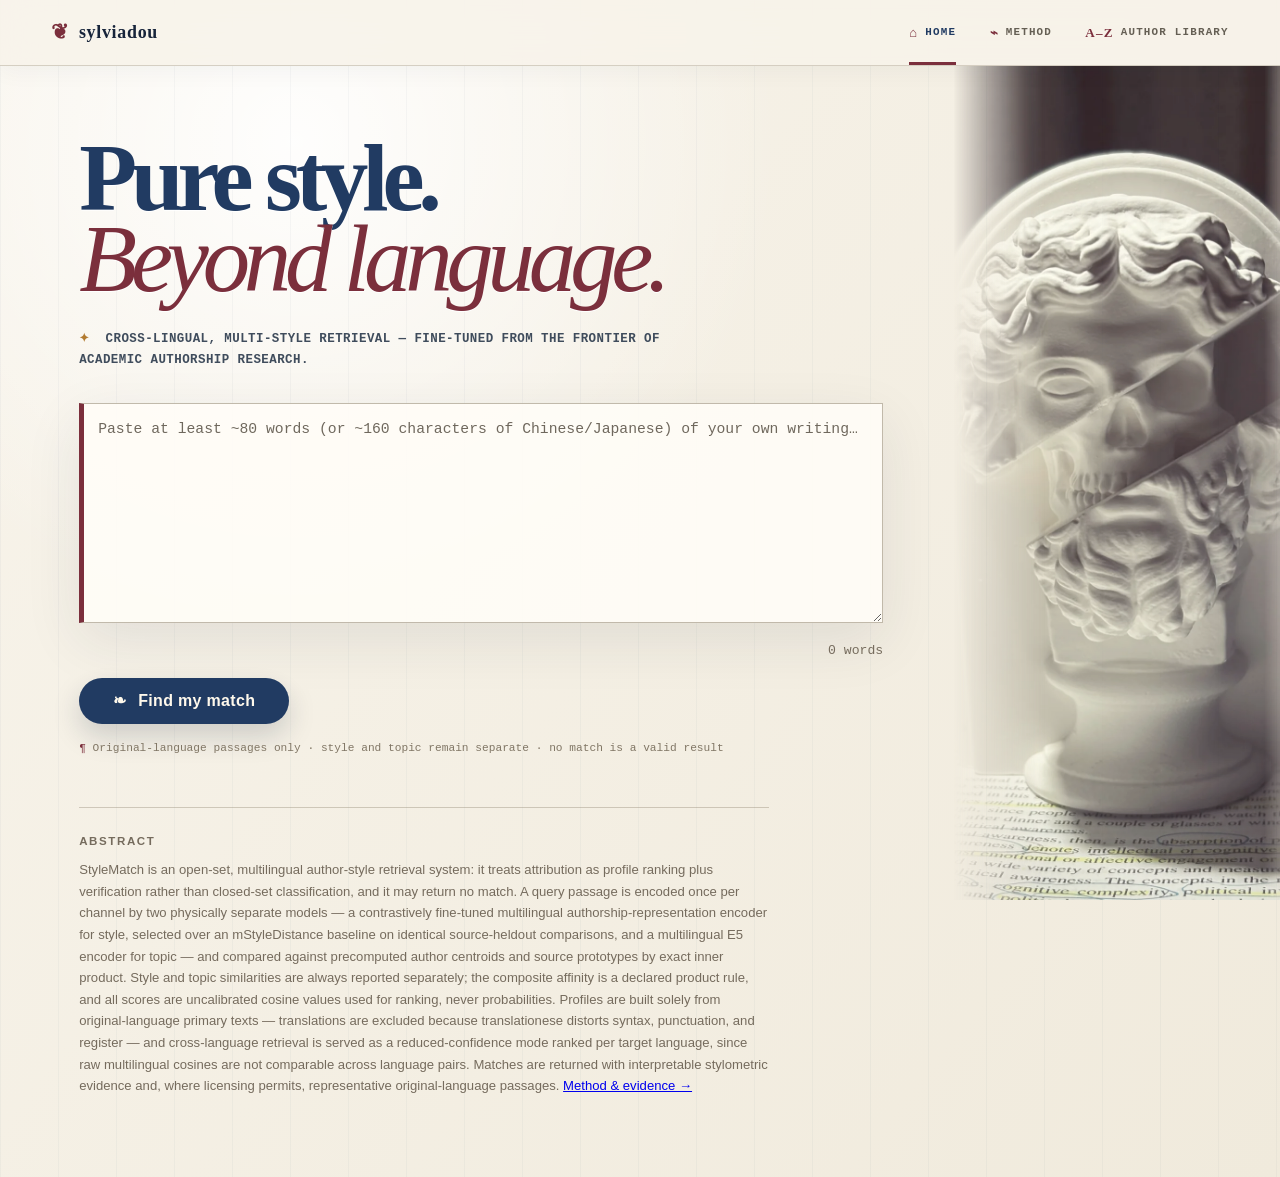
==== web/static/index.html @ 19221f95 "sites design" ====
<!DOCTYPE html>
<html lang="en">
<head>
<meta charset="utf-8">
<meta name="viewport" content="width=device-width, initial-scale=1">
<title>Pure Style, Beyond Language — sylviadou</title>
<script src="config.js"></script>
<style>
  /* Design decisions (owner-approved): navy + khaki/warm-white palette following
     the system light/dark scheme; flat book-page layout with no cards, authors
     separated by whitespace only; ranked list with large serif numerals; serif
     (Cochin/Georgia) headings and source passages; sans body; monospace input
     and numbers; near-square corners throughout. */
  :root {
    --bg: #f7f4ec;            /* warm white */
    --field: #fffdf8;
    --ink: #1b2a44;           /* navy text */
    --muted: #7d715a;         /* khaki-brown */
    --navy: #1f3a5f;
    --navy-deep: #16293f;
    --khaki: #e8e0c9;
    --khaki-strong: #c9bb95;
    --border: #d8cfb6;
    --dot-style: #1f3a5f;     /* style = navy */
    --dot-topic: #a38b55;     /* topic = light brown */
    --dot-empty: #d8cfb6;
    --warn-bg: #f1e7c8; --warn-ink: #6b5518;
    --serif: Cochin, Georgia, "Songti SC", "Noto Serif SC", "Hiragino Mincho ProN",
             "Noto Serif JP", "Noto Serif", serif;
    --mono: ui-monospace, "SF Mono", Menlo, Consolas, "Noto Sans Mono CJK SC", monospace;
    --radius: 2px;
  }
  @media (prefers-color-scheme: dark) {
    :root {
      --bg: #0e1a2b;          /* deep navy */
      --field: #17273d;
      --ink: #ece4d0;         /* cream */
      --muted: #a89d82;
      --navy: #b3c7e2;        /* lightened navy for emphasis on dark */
      --navy-deep: #2a4468;
      --khaki: #24354f;
      --khaki-strong: #3a5074;
      --border: #2d4160;
      --dot-style: #8fadd6;
      --dot-topic: #c8b283;
      --dot-empty: #2d4160;
      --warn-bg: #33290f; --warn-ink: #dcc37a;
    }
  }
  * { box-sizing: border-box; }
  body { margin: 0; background: var(--bg); color: var(--ink);
         font: 16px/1.6 -apple-system, "Segoe UI", Roboto, "Noto Sans", "Noto Sans SC", sans-serif;
         min-height: 100vh; overflow-x: hidden; }
  main { position: relative; z-index: 1; max-width: 680px; margin: 0 auto; padding: 28px 18px 72px; }
  h1 { font-family: var(--serif); font-size: 2rem; letter-spacing: .01em;
       color: var(--navy); margin: 12px 0 4px; }
  .tagline { color: var(--muted); margin: 0 0 22px; }
  .method-link { display: inline-block; margin-left: 6px; color: var(--navy);
                 font-size: .88rem; text-decoration: none; border-bottom: 1px solid var(--khaki-strong); }
  .method-link:hover { border-bottom-color: var(--navy); }
  textarea { width: 100%; min-height: 180px; padding: 14px; border: 1px solid var(--border);
             border-radius: var(--radius); background: var(--field); color: var(--ink);
             font: .92rem/1.55 var(--mono); resize: vertical; }
  textarea::placeholder { color: var(--muted); }
  textarea:focus { outline: 2px solid var(--navy); border-color: transparent; }
  .controls { display: flex; flex-wrap: wrap; gap: 10px; align-items: center; margin: 12px 0 20px; }
  select, button { font: inherit; border-radius: var(--radius); padding: 8px 14px;
                   border: 1px solid var(--border); background: var(--field); color: var(--ink); }
  .counter { color: var(--muted); font: .82rem var(--mono); margin-left: auto; }
  #clear { background: none; border: 0; padding: 2px 4px; color: var(--muted);
           font-size: .82rem; text-decoration: underline; cursor: pointer; }
  #clear:hover { color: var(--navy); }
  #go { background: var(--navy); color: var(--bg); border: 0; padding: 10px 28px;
        font-weight: 600; letter-spacing: .02em; cursor: pointer; }
  #go:hover { background: var(--navy-deep); color: #fffdf8; }
  #go:disabled { opacity: .5; cursor: wait; }
  .banner { padding: 10px 14px; border-radius: var(--radius); margin: 0 0 16px;
            font-size: .92rem; border: 1px solid var(--border); }
  .banner.warn { background: var(--warn-bg); color: var(--warn-ink); }
  .banner.info { background: var(--khaki); color: var(--ink); }

  /* Ranked list: large serif numeral column, whitespace-only separation. */
  #output { margin-top: 26px; }
  .match { display: grid; grid-template-columns: 2.4rem 1fr; column-gap: 14px;
           margin-bottom: 40px; }
  .rank-num { font-family: var(--serif); font-size: 1.9rem; line-height: 1.15;
              text-align: right; color: var(--muted); }
  .match.rank-1 .rank-num { color: var(--navy); }
  .match-head { display: flex; flex-wrap: wrap; align-items: baseline; gap: 10px; }
  .match-head h3 { margin: 0; font-family: var(--serif); font-size: 1.35rem;
                   font-weight: 600; color: var(--muted); }
  .match.rank-1 .match-head h3 { color: var(--navy); font-size: 1.55rem; }
  .chip { font-size: .68rem; letter-spacing: .08em; text-transform: uppercase;
          padding: 1px 7px; border: 1px solid var(--khaki-strong);
          border-radius: var(--radius); color: var(--muted); }
  .affinity { margin-left: auto; font: 600 1.15rem var(--mono); color: var(--muted); }
  .match.rank-1 .affinity { color: var(--navy); font-size: 1.3rem; }
  .match-body img { width: 68px; height: 68px; object-fit: cover; filter: grayscale(1);
                    float: left; margin: 8px 12px 5px 0; border-radius: var(--radius); }
  .match-body p { margin: 7px 0 2px; font-size: .9rem; color: var(--muted); }
  .traits { margin-top: 3px; font: .78rem var(--mono); color: var(--navy); }

  /* Sub-scores: mini dot matrix + monospace value. */
  .scores { margin: 8px 0 2px; display: grid; gap: 4px; }
  .score-row { display: flex; align-items: center; gap: 10px; font-size: .78rem; }
  .score-row .lbl { width: 3.4em; letter-spacing: .06em; text-transform: uppercase;
                    color: var(--muted); }
  .dots { display: inline-flex; gap: 4px; }
  .dots i { width: 7px; height: 7px; border-radius: 50%; background: var(--dot-empty); }
  .dots.style i.on { background: var(--dot-style); }
  .dots.topic i.on { background: var(--dot-topic); }
  .score-row .val { font: .78rem var(--mono); color: var(--ink); }

  .why { margin: 8px 0 0; padding-left: 18px; }
  .why li { margin: 3px 0; font-size: .92rem; }
  details { margin-top: 8px; }
  summary { cursor: pointer; color: var(--navy); font-size: .9rem; }
  blockquote { font-family: var(--serif); font-size: 1.05rem; line-height: 1.75;
               border-left: 2px solid var(--khaki-strong); margin: 12px 0 12px 2px;
               padding: 2px 0 2px 14px; background: none; }
  blockquote cite { display: block; font-family: var(--serif); color: var(--muted);
                    font-size: .82rem; font-style: italic; margin-top: 5px; }
  .empty, .error { text-align: center; padding: 28px; color: var(--muted); }
  .error { color: #a04a3c; }

  /* Post-result actions: retry + export. */
  .actions { display: flex; flex-wrap: wrap; gap: 10px; margin: 6px 0 34px;
             padding-top: 18px; border-top: 1px solid var(--border); }
  .actions button { cursor: pointer; }
  .actions .primary { background: var(--navy); color: var(--bg); border: 0; font-weight: 600; }
  .actions .primary:hover { background: var(--navy-deep); color: #fffdf8; }
  .actions button:disabled { opacity: .5; cursor: wait; }

  footer { color: var(--muted); font-size: .82rem; margin-top: 40px; text-align: left;
           border-top: 1px solid var(--border); padding-top: 18px; }
  footer h2 { font-size: .72rem; letter-spacing: .14em; text-transform: uppercase;
              color: var(--muted); margin: 0 0 8px; }
  footer p { margin: 0; line-height: 1.65; }
  .spinner { text-align: center; padding: 30px; color: var(--muted); }

  /* Export sheet: fixed light palette independent of the site theme — white
     background, dark gray text, representative passages in navy blue. */
  #export-sheet { display: none; background: #ffffff; color: #2b2b2b; width: 720px;
                  padding: 42px 46px; font: 15px/1.6 -apple-system, "Segoe UI", Roboto,
                  "Noto Sans", "Noto Sans SC", sans-serif;
                  -webkit-print-color-adjust: exact; print-color-adjust: exact; }
  #export-sheet h1 { font-family: var(--serif); color: #1f3a5f; font-size: 1.7rem; margin: 0; }
  #export-sheet .xsub { color: #6b6b6b; font-size: .78rem; margin: 2px 0 20px; }
  #export-sheet h2 { font-size: .72rem; letter-spacing: .14em; text-transform: uppercase;
                     color: #6b6b6b; margin: 20px 0 6px; }
  #export-sheet .xuser { border: 1px solid #d9d9d9; border-radius: 2px; padding: 12px 14px;
                         font: .85rem/1.65 var(--mono); white-space: pre-wrap;
                         word-wrap: break-word; color: #222; margin: 0 0 6px; }
  #export-sheet .xbanner { font-size: .85rem; color: #444; margin: 3px 0; }
  #export-sheet .xmatch { margin: 0 0 20px; page-break-inside: avoid; }
  #export-sheet .xhead { display: flex; flex-wrap: wrap; align-items: baseline; gap: 9px; }
  #export-sheet .xrank { font-family: var(--serif); font-size: 1.15rem; color: #9a9a9a; }
  #export-sheet .xname { font-family: var(--serif); font-weight: 600; font-size: 1.2rem;
                         color: #1f3a5f; }
  #export-sheet .xchip { font-size: .62rem; letter-spacing: .08em; text-transform: uppercase;
                         border: 1px solid #c9bb95; border-radius: 2px; color: #7d715a;
                         padding: 0 6px; }
  #export-sheet .xaff { margin-left: auto; font: 600 1rem var(--mono); color: #1f3a5f; }
  #export-sheet .xscores { font: .8rem var(--mono); color: #444; margin: 3px 0 0; }
  #export-sheet .xprofile { font-size: .85rem; color: #555; margin: 4px 0 0; }
  #export-sheet .xtraits { font: .76rem var(--mono); color: #1f3a5f; margin: 3px 0 0; }
  #export-sheet .xwhy { margin: 5px 0 0; padding-left: 18px; font-size: .85rem; color: #333; }
  #export-sheet .xwhy li { margin: 2px 0; }
  #export-sheet blockquote { font-family: var(--serif); color: #1f3a5f;
                             border-left: 2px solid #1f3a5f; font-size: .98rem; line-height: 1.7;
                             margin: 10px 0 10px 2px; padding: 2px 0 2px 13px; }
  #export-sheet blockquote cite { display: block; font-family: var(--serif); color: #7d715a;
                                  font-size: .74rem; font-style: italic; margin-top: 4px; }
  #export-sheet .xfoot { display: flex; gap: 18px; align-items: center;
                         border-top: 1px solid #d9d9d9; margin-top: 28px; padding-top: 16px; }
  #export-sheet .xfoot img { width: 86px; height: 86px; image-rendering: pixelated; }
  #export-sheet .xurl { font: .8rem var(--mono); color: #1f3a5f; word-break: break-all; }
  #export-sheet .xnote { font-size: .72rem; color: #6b6b6b; margin-top: 5px; line-height: 1.5; }

  @media print {
    body.printing { background: #ffffff; }
    body.printing main { display: none !important; }
    body.printing #export-sheet { display: block; width: auto; padding: 0; }
  }
</style>
<link rel="stylesheet" href="method-flow.css">
<link rel="stylesheet" href="site-shell.css">
</head>
<body class="page-home stylematch-atmosphere">
<header class="site-header">
  <a class="site-mark" href="https://github.com/sylviachangdou-prayer" target="_blank" rel="noopener noreferrer" aria-label="sylviadou on GitHub"><span aria-hidden="true">❦</span> sylviadou</a>
  <nav class="site-nav" aria-label="Primary navigation">
    <a class="active" href="index.html"><span aria-hidden="true">⌂</span> Home</a>
    <a href="method.html"><span aria-hidden="true">⌁</span> Method</a>
    <a href="authors.html"><span aria-hidden="true">A–Z</span> Author Library</a>
  </nav>
</header>

<aside class="art-ribbon" aria-hidden="true">
  <span class="art-strip art-wave"></span>
  <span class="art-strip art-bedroom"></span>
  <span class="art-strip art-scroll"></span>
  <span class="art-strip art-manuscript"></span>
</aside>

<main class="home-main">
  <section class="input-panel" aria-labelledby="home-title">
  <h1 id="home-title">Pure style.<br><em>Beyond language.</em></h1>
  <p class="capability-line"><span aria-hidden="true">✦</span> Cross-lingual, multi-style retrieval — fine-tuned from the frontier of academic authorship research.</p>

  <textarea id="text" placeholder="Paste at least ~80 words (or ~160 characters of Chinese/Japanese) of your own writing…"></textarea>

  <div class="controls">
    <span class="counter" id="counter">0 words</span>
    <button id="clear" type="button" hidden>Clear</button>
  </div>
  <button id="go"><span aria-hidden="true">❧</span> Find my match</button>
  <p class="input-note"><span aria-hidden="true">¶</span> Original-language passages only · style and topic remain separate · no match is a valid result</p>
  </section>

  <div id="output"></div>

  <footer>
    <h2>Abstract</h2>
    <p>StyleMatch is an open-set, multilingual author-style retrieval system: it treats
    attribution as profile ranking plus verification rather than closed-set classification,
    and it may return no match. A query passage is encoded once per channel by two physically
    separate models — a contrastively fine-tuned multilingual authorship-representation
    encoder for style, selected over an mStyleDistance baseline on identical source-heldout
    comparisons, and a multilingual E5 encoder for topic — and compared against precomputed
    author centroids and source prototypes by exact inner product. Style and topic
    similarities are always reported separately; the composite affinity is a declared product
    rule, and all scores are uncalibrated cosine values used for ranking, never probabilities.
    Profiles are built solely from original-language primary texts — translations are
    excluded because translationese distorts syntax, punctuation, and register — and
    cross-language retrieval is served as a reduced-confidence mode ranked per target
    language, since raw multilingual cosines are not comparable across language pairs.
    Matches are returned with interpretable stylometric evidence and, where licensing
    permits, representative original-language passages.
    <a href="method.html">Method &amp; evidence &rarr;</a></p>
  </footer>
</main>

<div id="export-sheet" aria-hidden="true"></div>

<script>
const API = (window.STYLEMATCH_API || "").replace(/\/$/, "");
const SHARE_URL = window.STYLEMATCH_SHARE_URL || location.href;
const QR_LIB = "https://cdn.jsdelivr.net/npm/qrcode-generator@1.4.4/qrcode.min.js";
const H2C_LIB = "https://cdn.jsdelivr.net/npm/html2canvas@1.4.1/dist/html2canvas.min.js";

const $ = (id) => document.getElementById(id);
const textEl = $("text"), output = $("output"), goBtn = $("go"),
      clearBtn = $("clear"), sheet = $("export-sheet");

let lastData = null, lastText = "";

function updateCounter() {
  const t = textEl.value.trim();
  const cjk = (t.match(/[぀-ヿ一-鿿]/g) || []).length;
  $("counter").textContent = cjk > t.length / 4
    ? `${cjk} CJK characters` : `${t ? t.split(/\s+/).length : 0} words`;
  clearBtn.hidden = !t;
}
textEl.addEventListener("input", updateCounter);

function resetAll() {
  textEl.value = "";
  output.innerHTML = "";
  document.body.classList.remove("results-mode", "matching-mode");
  delete document.body.dataset.gallery;
  lastData = null; lastText = "";
  updateCounter();
  window.scrollTo({ top: 0, behavior: "smooth" });
  textEl.focus();
}
clearBtn.onclick = resetAll;

goBtn.onclick = async () => {
  const text = textEl.value.trim();
  if (!text) return;
  const started = performance.now();
  goBtn.disabled = true;
  document.body.classList.add("matching-mode");
  output.innerHTML = loadingMarkup();
  try {
    const res = await fetch(`${API}/api/match`, {
      method: "POST",
      headers: { "Content-Type": "application/json" },
      body: JSON.stringify({ text }),
    });
    const data = await res.json();
    if (!res.ok) throw new Error(data.detail || `Request failed (${res.status})`);
    const minimumDisplay = matchMedia("(prefers-reduced-motion: reduce)").matches ? 0 : 1400;
    const remaining = minimumDisplay - (performance.now() - started);
    if (remaining > 0) await new Promise(resolve => setTimeout(resolve, remaining));
    lastData = data; lastText = text;
    render(data);
  } catch (err) {
    document.body.classList.remove("matching-mode");
    output.innerHTML = `<div class="error">${escapeHtml(err.message)}</div>`;
  } finally {
    document.body.classList.remove("matching-mode");
    goBtn.disabled = false;
  }
};

function loadingMarkup() {
  return `<section class="loading-theatre" role="status" aria-live="polite">
    <div class="scroll-stage" aria-hidden="true">
      <span class="scroll-rod rod-left"></span>
      <div class="parchment">
        <span class="scroll-flourish">❦</span>
        <span class="ink-line line-one"></span>
        <span class="ink-line line-two"></span>
        <span class="ink-line line-three"></span>
        <span class="ink-signature">style · rhythm · voice</span>
      </div>
      <span class="scroll-rod rod-right"></span>
    </div>
    <p class="loading-title">Reading the architecture of your voice…</p>
    <p class="loading-subtitle">syntax · cadence · lexical habit · register</p>
  </section>`;
}

function render(data) {
  document.body.classList.remove("matching-mode");
  document.body.classList.add("results-mode");
  const matches = Object.values(data.results).flat();
  const parts = [];
  parts.push(`<header class="result-intro">
    <div class="result-kicker"><span aria-hidden="true">❦</span> Your literary constellation</div>
    <h2>${matches.length ? "The voices nearest to yours" : "No strong voice emerged"}</h2>
    <p>Style leads the ranking. Topic remains visible as a separate contextual signal.</p>
  </header>`);
  if (data.demo) parts.push(
    `<div class="banner warn"><strong>Demo data.</strong> The real style index is still training —
     these authors and scores are placeholder fixtures, not measurements.</div>`);
  if (data.language_detected) parts.push(
    `<div class="banner info">Detected language: <strong>${escapeHtml(data.input_language)}</strong></div>`);
  if (data.decade_match) parts.push(
    `<div class="banner info"><strong>Closest style decade: ${escapeHtml(data.decade_match.decade)}.</strong>
     Based on ${data.decade_match.n_sources} dated sources in ${escapeHtml(data.input_language)};
     similarity ${data.decade_match.style_similarity.toFixed(2)} and not yet calibrated.</div>`);
  else if (data.decade_matches && Object.keys(data.decade_matches).length) {
    const decades = Object.values(data.decade_matches).map(match =>
      `${escapeHtml(match.corpus)}: <strong>${escapeHtml(match.decade)}</strong>`).join(" · ");
    parts.push(`<div class="banner info"><strong>Closest style decades (experimental).</strong> ${decades}</div>`);
  }

  matches.forEach((m, i) => parts.push(matchRow(m, i + 1)));
  if (!matches.length) parts.push(
    `<div class="empty">No match to show for this passage yet — try a longer or different passage.</div>`);

  parts.push(`
  <div class="actions">
    <button id="retry" class="primary" type="button">Test a new passage</button>
    ${matches.length ? `
    <button id="export-pdf" type="button">Export as PDF</button>
    <button id="export-png" type="button">Save as image</button>` : ""}
  </div>`);

  output.innerHTML = parts.join("");
  $("retry").onclick = resetAll;
  const pdfBtn = $("export-pdf"), pngBtn = $("export-png");
  if (pdfBtn) pdfBtn.onclick = exportPdf;
  if (pngBtn) pngBtn.onclick = () => exportPng(pngBtn);
  const cards = [...output.querySelectorAll(".match")];
  cards.forEach(card => {
    const select = () => {
      cards.forEach(item => item.classList.toggle("is-selected", item === card));
      document.body.dataset.gallery = card.dataset.gallery;
    };
    card.addEventListener("click", select);
    card.addEventListener("focus", select);
  });
  if (cards[0]) {
    cards[0].classList.add("is-selected");
    document.body.dataset.gallery = cards[0].dataset.gallery;
  }
}

function matchRow(m, rank) {
  const passages = m.representative_passages.map(p =>
    `<blockquote>${escapeHtml(p.text)}<cite>${escapeHtml(p.title || p.source_id)}</cite></blockquote>`).join("");
  const why = (m.why || []).map(w => `<li>${escapeHtml(w)}</li>`).join("");
  const traits = m.style_traits ? `<div class="traits">${escapeHtml(m.style_traits)}</div>` : "";
  const profile = m.profile ? `<p>${escapeHtml(m.profile)}</p>` : "";
  const photo = /^https?:\/\//.test(m.photo_url || "")
    ? `<img src="${escapeHtml(m.photo_url)}" alt="Portrait of ${escapeHtml(m.author_or_speaker)}" loading="lazy">`
    : "";
  const gallery = galleryFor(m.target_language, rank);
  return `
  <article class="match rank-${rank} gallery-${gallery}" data-gallery="${gallery}" tabindex="0" aria-label="Rank ${rank}: ${escapeHtml(m.author_or_speaker)}">
    <div class="rank-num">${rank}</div>
    <div class="match-body">
      <div class="match-head">
        <h3>${escapeHtml(m.author_or_speaker)}</h3>
        <span class="chip">${escapeHtml(m.target_language)}</span>
        ${m.cross_language ? '<span class="chip">cross-language</span>' : ""}
        <span class="chip">${escapeHtml(m.admission_tier || "exploratory")}</span>
        <span class="affinity" title="Composite affinity (uncalibrated)">${m.affinity_score.toFixed(2)}</span>
      </div>
      ${photo}${profile}${traits}
      <div class="scores">
        ${scoreRow("Style", m.style_similarity, "style")}
        ${m.topic_similarity != null ? scoreRow("Topic", m.topic_similarity, "topic") : ""}
      </div>
      ${why ? `<ul class="why">${why}</ul>` : ""}
      ${passages ? `<section class="passage-match" aria-label="Closest original-language passage">
        <div class="passage-label"><span aria-hidden="true">“</span> Their passage closest to yours <em>(original language)</em></div>
        ${passages}
      </section>` : ""}
    </div>
  </article>`;
}

function galleryFor(language, rank) {
  const byLanguage = { ja: "wave", zh: "scroll", fa: "manuscript", ar: "manuscript", fr: "bedroom", de: "bedroom", en: "bedroom" };
  return byLanguage[language] || ["wave", "bedroom", "scroll", "manuscript"][(rank - 1) % 4];
}

function scoreRow(label, value, kind) {
  const filled = Math.round(Math.max(0, Math.min(1, value)) * 10);
  const dots = Array.from({ length: 10 }, (_, i) => `<i${i < filled ? ' class="on"' : ""}></i>`).join("");
  return `<div class="score-row"><span class="lbl">${label}</span>
    <span class="dots ${kind}">${dots}</span>
    <span class="val">${value.toFixed(2)}</span></div>`;
}

/* ---------- export ---------- */

function loadScript(src) {
  return new Promise((resolve, reject) => {
    const s = document.createElement("script");
    s.src = src;
    s.onload = resolve;
    s.onerror = () => reject(new Error(`Could not load ${src}`));
    document.head.appendChild(s);
  });
}

async function qrDataUrl(url) {
  try {
    if (typeof qrcode === "undefined") await loadScript(QR_LIB);
    const qr = qrcode(0, "M");
    qr.addData(url);
    qr.make();
    return qr.createDataURL(4, 8);
  } catch {
    return null; /* offline or CDN blocked: fall back to the plain URL */
  }
}

async function buildExportSheet() {
  if (!lastData) return false;
  const matches = Object.values(lastData.results).flat();
  const banners = [];
  if (lastData.input_language)
    banners.push(`Input language: <strong>${escapeHtml(lastData.input_language)}</strong>`);
  if (lastData.decade_match)
    banners.push(`Closest style decade: <strong>${escapeHtml(lastData.decade_match.decade)}</strong>
      (similarity ${lastData.decade_match.style_similarity.toFixed(2)}, uncalibrated)`);
  const qr = await qrDataUrl(SHARE_URL);
  const generated = new Date().toISOString().slice(0, 16).replace("T", " ");
  sheet.innerHTML = `
    <h1>StyleMatch</h1>
    <div class="xsub">Open-set style-profile retrieval · generated ${escapeHtml(generated)}
      ${lastData.demo ? " · DEMO DATA (placeholder fixtures, not measurements)" : ""}</div>
    <h2>Your passage</h2>
    <div class="xuser">${escapeHtml(lastText)}</div>
    ${banners.map(b => `<div class="xbanner">${b}</div>`).join("")}
    <h2>Closest style profiles</h2>
    ${matches.map((m, i) => exportMatch(m, i + 1)).join("")}
    <div class="xfoot">
      ${qr ? `<img src="${qr}" alt="QR code for ${escapeHtml(SHARE_URL)}">` : ""}
      <div>
        <div class="xurl">${escapeHtml(SHARE_URL)}</div>
        <div class="xnote">Similarity scores are uncalibrated cosine values, used for ranking,
        never probabilities. Style and topic are scored by two separate models and shown
        separately; cross-language matches are reduced-confidence.</div>
      </div>
    </div>`;
  return true;
}

function exportMatch(m, rank) {
  const passages = m.representative_passages.map(p =>
    `<blockquote>${escapeHtml(p.text)}<cite>${escapeHtml(p.title || p.source_id)}</cite></blockquote>`).join("");
  const why = (m.why || []).map(w => `<li>${escapeHtml(w)}</li>`).join("");
  const scores = [`Affinity ${m.affinity_score.toFixed(2)}`, `Style ${m.style_similarity.toFixed(2)}`];
  if (m.topic_similarity != null) scores.push(`Topic ${m.topic_similarity.toFixed(2)}`);
  return `
  <div class="xmatch">
    <div class="xhead">
      <span class="xrank">${rank}</span>
      <span class="xname">${escapeHtml(m.author_or_speaker)}</span>
      <span class="xchip">${escapeHtml(m.target_language)}</span>
      ${m.cross_language ? '<span class="xchip">cross-language</span>' : ""}
      <span class="xchip">${escapeHtml(m.admission_tier || "exploratory")}</span>
      <span class="xaff">${m.affinity_score.toFixed(2)}</span>
    </div>
    <div class="xscores">${scores.join(" &nbsp;·&nbsp; ")}</div>
    ${m.profile ? `<div class="xprofile">${escapeHtml(m.profile)}</div>` : ""}
    ${m.style_traits ? `<div class="xtraits">${escapeHtml(m.style_traits)}</div>` : ""}
    ${why ? `<ul class="xwhy">${why}</ul>` : ""}
    ${passages}
  </div>`;
}

async function exportPdf() {
  if (!(await buildExportSheet())) return;
  document.body.classList.add("printing");
  const cleanup = () => document.body.classList.remove("printing");
  window.addEventListener("afterprint", cleanup, { once: true });
  window.print();
  setTimeout(cleanup, 2000); /* afterprint is unreliable on some mobile browsers */
}

async function exportPng(button) {
  if (!(await buildExportSheet())) return;
  button.disabled = true;
  const previous = { display: sheet.style.display, position: sheet.style.position,
                     left: sheet.style.left, top: sheet.style.top };
  try {
    if (typeof html2canvas === "undefined") await loadScript(H2C_LIB);
    Object.assign(sheet.style, { display: "block", position: "absolute", left: "-10000px", top: "0" });
    const canvas = await html2canvas(sheet, { backgroundColor: "#ffffff", scale: 2 });
    const link = document.createElement("a");
    link.download = `stylematch-${new Date().toISOString().slice(0, 10)}.png`;
    link.href = canvas.toDataURL("image/png");
    link.click();
  } catch {
    alert("Could not render the image (the renderer failed to load). Please use “Export as PDF” instead.");
  } finally {
    Object.assign(sheet.style, previous);
    button.disabled = false;
  }
}

function escapeHtml(s) {
  return String(s).replace(/[&<>"']/g, c => ({ "&": "&amp;", "<": "&lt;", ">": "&gt;", '"': "&quot;", "'": "&#39;" }[c]));
}
</script>
</body>
</html>
---- web/static/method-flow.css ----
:root {
  --method-input: #9d5d35;
  --method-style: #214f7b;
  --method-context: #b2822f;
  --method-memory: #8b3f55;
  --method-decision: #2c6d61;
  --method-output: #694a78;
}

body.method-page::after {
  opacity: .14;
  filter: grayscale(.4) saturate(.5);
}

body.method-page .page-shell { max-width: 1320px; }
body.method-page .page-hero { max-width: 820px; }

.method-flow-host {
  position: relative;
  min-height: 0;
  margin: 34px 0 12px;
  padding: clamp(22px, 4vw, 50px);
  overflow: hidden;
  border: 1px solid #bdb198;
  border-radius: 0;
  background:
    linear-gradient(rgb(255 253 247 / .93), rgb(255 253 247 / .93)),
    url("head.webp") 87% 40% / 44% auto no-repeat;
  box-shadow: 0 24px 72px rgb(22 41 63 / .12);
}

.method-flow-host::before {
  content: "";
  position: absolute;
  top: 0;
  left: 0;
  width: 7px;
  height: 100%;
  background: linear-gradient(var(--method-input) 0 18%, var(--method-style) 18% 46%, var(--method-decision) 46% 72%, var(--method-output) 72% 100%);
}

.method-static { position: relative; z-index: 1; }
.method-flow-heading { margin-bottom: 30px; }
.method-flow-heading .method-flow-kicker {
  color: #7b2f3c;
  font: 800 .66rem/1.3 var(--mono);
  letter-spacing: .16em;
  text-transform: uppercase;
}
.method-flow-heading h2 {
  margin: 5px 0 7px;
  color: #1f3a5f;
  font: 600 clamp(1.8rem, 4vw, 3rem)/1 var(--serif);
  letter-spacing: -.035em;
}
.method-flow-heading p { max-width: 720px; margin: 0; color: #766d5d; font-family: var(--serif); }

.primary-flow {
  display: grid;
  grid-template-columns: repeat(3, minmax(0, 1fr));
  grid-template-areas:
    "query guard style"
    ". . down"
    "result verify retrieve";
  gap: 36px 54px;
  align-items: stretch;
}

.flow-query { grid-area: query; }
.flow-input_guard { grid-area: guard; }
.flow-style_encoder { grid-area: style; }
.flow-retrieval { grid-area: retrieve; }
.flow-verification { grid-area: verify; }
.flow-result { grid-area: result; }

.method-card {
  --card-color: var(--method-style);
  position: relative;
  min-height: 190px;
  padding: 21px 21px 19px;
  border: 1px solid color-mix(in srgb, var(--card-color) 72%, #aaa);
  border-top: 7px solid var(--card-color);
  background: color-mix(in srgb, var(--card-color) 9%, #fffdf7);
  box-shadow: 0 12px 28px rgb(22 41 63 / .075);
}
.method-card[data-category="input"] { --card-color: var(--method-input); background: #f4e5d8; }
.method-card[data-category="style"] { --card-color: var(--method-style); background: #dbe7f1; }
.method-card[data-category="context"] { --card-color: var(--method-context); background: #f3e4bd; }
.method-card[data-category="data"] { --card-color: var(--method-memory); background: #ead9df; }
.method-card[data-category="decision"] { --card-color: var(--method-decision); background: #d7e8e2; }
.method-card[data-category="output"] { --card-color: var(--method-output); background: #e6dcea; }
.method-card.is-pending { border-right-style: dashed; border-bottom-style: dashed; border-left-style: dashed; }

.method-card-eyebrow { color: var(--card-color); font: 800 .6rem/1.2 var(--mono); letter-spacing: .13em; text-transform: uppercase; }
.method-card h3 { margin: 8px 0 7px; color: #1d304d; font: 600 1.34rem/1.08 var(--serif); }
.method-card-signature { margin: 0 0 11px; color: #313c45; font: 700 .65rem/1.45 var(--mono); }
.method-card-detail { margin: 0; color: #5e5a52; font-size: .78rem; line-height: 1.55; }
.method-card-status {
  display: inline-block;
  margin-top: 14px;
  padding: 3px 7px;
  border: 1px solid var(--card-color);
  color: var(--card-color);
  font: 800 .56rem/1.2 var(--mono);
  letter-spacing: .08em;
  text-transform: uppercase;
}

/* The main path is a single static snake. These connectors never cross. */
.flow-query::after,
.flow-input_guard::after,
.flow-retrieval::after,
.flow-verification::after {
  content: "→";
  position: absolute;
  top: 50%;
  left: calc(100% + 17px);
  color: #6f6a5f;
  font: 2rem/1 var(--serif);
  transform: translateY(-50%);
}
.flow-retrieval::after,
.flow-verification::after {
  content: "←";
  right: calc(100% + 17px);
  left: auto;
}
.flow-style_encoder::after {
  content: "↓";
  position: absolute;
  top: calc(100% + 7px);
  left: 50%;
  color: #6f6a5f;
  font: 2rem/1 var(--serif);
  transform: translateX(-50%);
}

.support-heading {
  display: grid;
  grid-template-columns: auto 1fr;
  gap: 16px;
  align-items: center;
  margin: 43px 0 18px;
  color: #696256;
  font: 800 .62rem/1.3 var(--mono);
  letter-spacing: .14em;
  text-transform: uppercase;
}
.support-heading::after { content: ""; height: 1px; background: #cbbfa8; }
.support-flow { display: grid; grid-template-columns: repeat(3, minmax(0, 1fr)); gap: 18px; }
.support-flow .method-card { min-height: 0; }
.support-role { display: block; margin-top: 12px; color: var(--card-color); font: 800 .6rem/1.4 var(--mono); letter-spacing: .06em; text-transform: uppercase; }

.method-map-caption { max-width: 860px; margin: 10px auto 44px; color: #756c5e; text-align: center; font: italic .85rem/1.55 var(--serif); }

.method-brief {
  display: grid;
  grid-template-columns: repeat(3, minmax(0, 1fr));
  gap: 0;
  min-height: 270px;
  margin: 0 0 52px;
  border-top: 1px solid #bfb39c;
  border-bottom: 1px solid #bfb39c;
}
.method-brief article { position: relative; padding: 26px 30px 24px; border-left: 1px solid #cfc4ad; }
.method-brief article:first-child { border-left: 0; }
.method-brief article > span { color: #a8997c; font: 2.15rem/1 var(--serif); }
.method-brief h2 { margin: 11px 0 8px; color: #28476c; font: 600 1.42rem/1 var(--serif); }
.method-brief p { margin: 0; color: #4e5862; font: .88rem/1.62 var(--serif); }

.method-prose { max-width: 780px; margin: 0 auto; }
.method-prose h2 { margin-top: 48px; padding-top: 12px; border-top: 1px solid #d5cbb8; color: #1f3a5f; font: 600 1.42rem/1.2 var(--serif); }
.method-prose p,
.method-prose li { color: #3c4655; }
.method-prose strong {
  color: #29496d;
  box-shadow: inset 0 -.42em #eadfbd;
}
.method-prose code { background: #eee5d3; color: #30435a; }
.method-prose .note { border-color: #c8bda6; background: #eee6d6; color: #374555; }
.method-prose .note.warn { border-color: #d3ba75; background: #f2e6bd; color: #594817; }
.method-prose table { background: #fffdf7; color: #2a3748; }
.method-prose th { background: #e5e0d5; color: #4f5965; }
.method-prose td { color: #2d3948; border-bottom-color: #cfc5b2; }
.method-prose td.num { color: #183c63; font-weight: 700; }
.method-prose .prov { color: #5c6570; }
.method-prose a { color: #315f8d; }

.method-static-fallback { display: block; width: 100%; height: auto; }
.method-static-note { color: #756c5e; font-size: .8rem; }
.method-flow-error { padding: 30px; color: #756c5e; text-align: center; }

@media (max-width: 900px) {
  .primary-flow { gap: 30px 38px; }
  .method-card { min-height: 220px; padding: 18px 16px; }
  .flow-query::after,
  .flow-input_guard::after { left: calc(100% + 9px); }
  .flow-retrieval::after,
  .flow-verification::after { right: calc(100% + 9px); }
}

@media (max-width: 680px) {
  .method-flow-host { padding: 25px 18px; }
  .primary-flow { display: flex; flex-direction: column; gap: 34px; }
  .method-card { min-height: 0; }
  .primary-flow .method-card::after {
    content: "↓";
    position: absolute;
    top: calc(100% + 7px);
    right: auto;
    left: 50%;
    color: #6f6a5f;
    font: 2rem/1 var(--serif);
    transform: translateX(-50%);
  }
  .primary-flow .method-card:last-child::after { display: none; }
  .support-flow,
  .method-brief { grid-template-columns: 1fr; }
  .support-flow { gap: 13px; }
  .method-brief { min-height: 0; }
  .method-brief article { padding: 28px 18px; border-top: 1px solid #cfc4ad; border-left: 0; }
  .method-brief article:first-child { border-top: 0; }
}

@media print {
  .method-flow-host { box-shadow: none; }
}
---- web/static/site-shell.css ----
:root {
  color-scheme: light;
  --bg: #f7f4ec;
  --field: #fffdf8;
  --ink: #1b2a44;
  --muted: #756b5d;
  --navy: #1f3a5f;
  --navy-deep: #16293f;
  --khaki: #e8e0c9;
  --khaki-strong: #c9bb95;
  --border: #d8cfb6;
  --warn-bg: #f1e7c8;
  --warn-ink: #5f4912;
  --paper: #f4efe4;
  --paper-bright: #fffdf7;
  --museum-ink: #17243a;
  --museum-blue: #213b62;
  --wine: #7b2f3c;
  --verdigris: #2f655f;
  --ochre: #b27b30;
  --shadow: 0 24px 80px rgb(18 31 49 / .14);
}

html { scroll-behavior: smooth; }

body {
  background-color: var(--paper);
  background-image:
    linear-gradient(90deg, rgb(33 59 98 / .035) 1px, transparent 1px),
    radial-gradient(circle at 23% 12%, rgb(255 255 255 / .9), transparent 34%),
    linear-gradient(128deg, #f8f4eb 0%, #f0eadc 100%);
  background-size: 58px 100%, auto, auto;
}

body.stylematch-atmosphere::before { display: none; }

body.stylematch-atmosphere::after {
  content: "";
  position: fixed;
  z-index: 0;
  top: 66px;
  right: max(-44px, calc((100vw - 1540px) / 2));
  bottom: 0;
  width: clamp(250px, 29vw, 510px);
  height: auto;
  background: url("head.webp") center 28% / cover no-repeat;
  opacity: .86;
  filter: saturate(.82) contrast(1.04);
  pointer-events: none;
  transform: none;
  -webkit-mask-image: linear-gradient(to right, transparent 0, #000 24%, #000 84%, transparent 100%);
  mask-image: linear-gradient(to right, transparent 0, #000 24%, #000 84%, transparent 100%);
  transition: opacity .35s ease;
}

.site-header {
  position: sticky;
  z-index: 30;
  top: 0;
  display: flex;
  align-items: center;
  justify-content: space-between;
  min-height: 66px;
  padding: 0 clamp(18px, 4vw, 68px);
  border-bottom: 1px solid rgb(123 113 90 / .28);
  background: rgb(247 243 234 / .88);
  box-shadow: 0 5px 24px rgb(22 41 63 / .045);
  backdrop-filter: blur(18px) saturate(.9);
}

.site-mark,
.site-nav a {
  color: var(--museum-ink);
  text-decoration: none;
}

.site-mark {
  display: inline-flex;
  gap: 9px;
  align-items: center;
  font: 600 1.12rem/1 var(--serif);
  letter-spacing: .04em;
}

.site-mark span { color: var(--wine); font-size: 1.32rem; }

.site-nav { display: flex; align-items: stretch; gap: clamp(12px, 2.6vw, 40px); }

.site-nav a {
  position: relative;
  display: inline-flex;
  gap: 7px;
  align-items: center;
  min-height: 65px;
  color: #655f54;
  font: 700 .68rem/1 var(--mono);
  letter-spacing: .11em;
  text-transform: uppercase;
}

.site-nav a span { color: var(--wine); font-family: var(--serif); font-size: .82rem; }
.site-nav a::after {
  content: "";
  position: absolute;
  right: 0;
  bottom: 0;
  left: 0;
  height: 3px;
  background: var(--wine);
  transform: scaleX(0);
  transform-origin: left;
  transition: transform .2s ease;
}
.site-nav a:hover::after,
.site-nav a:focus-visible::after,
.site-nav a.active::after { transform: scaleX(1); }
.site-nav a.active { color: var(--museum-blue); }

.home-main {
  width: auto;
  max-width: 860px;
  margin: 0 auto 0 max(4vw, calc((100vw - 1230px) / 2));
  padding: clamp(50px, 8vh, 96px) 28px 80px;
}

.input-panel { position: relative; min-height: 560px; }
.hero-kicker,
.result-kicker,
.page-kicker {
  color: var(--wine);
  font: 800 .68rem/1.3 var(--mono);
  letter-spacing: .17em;
  text-transform: uppercase;
}
.hero-kicker span,
.result-kicker span,
.page-kicker span { margin-right: 6px; font-family: var(--serif); font-size: 1rem; }

.page-home h1 {
  margin: 0 0 5px;
  color: var(--museum-blue);
  font-size: clamp(3.5rem, 7.4vw, 6.65rem);
  line-height: .86;
  letter-spacing: -.065em;
  text-shadow: 0 1px #fff;
}
.page-home h1 em { color: var(--wine); font-weight: 500; }

.capability-line {
  max-width: 650px;
  margin: 28px 0 32px;
  color: #3f4c5c;
  font: 700 .78rem/1.7 var(--mono);
  letter-spacing: .035em;
  text-transform: uppercase;
}
.capability-line span { margin-right: 8px; color: var(--ochre); }

.page-home textarea {
  min-height: 220px;
  border: 1px solid rgb(125 113 90 / .48);
  border-left: 5px solid var(--wine);
  border-radius: 0;
  background: rgb(255 253 247 / .88);
  color: #17243a;
  caret-color: var(--wine);
  box-shadow: 0 18px 54px rgb(35 46 61 / .09);
}
.page-home textarea::placeholder { color: #6f685d; opacity: 1; }
.page-home textarea:focus { outline: 2px solid rgb(33 59 98 / .42); outline-offset: 3px; }

.page-home #go {
  min-width: 210px;
  border-radius: 999px;
  background: var(--museum-blue);
  color: #fff9ec;
  box-shadow: 0 12px 28px rgb(22 41 63 / .18);
}
.page-home #go:hover { background: var(--wine); }
.page-home #go span { margin-right: 7px; font-family: var(--serif); }
.input-note { margin: 16px 0 0; color: #807665; font: .7rem/1.6 var(--mono); }
.input-note span { color: var(--wine); }

.page-home footer {
  max-width: 690px;
  margin-top: 50px;
  padding: 24px 0 0;
  border-top: 1px solid rgb(125 113 90 / .32);
}

.art-ribbon {
  position: fixed;
  z-index: 1;
  top: 66px;
  bottom: 0;
  left: 0;
  display: flex;
  width: clamp(160px, 18vw, 300px);
  overflow: hidden;
  opacity: 0;
  pointer-events: none;
  transform: translateX(-100%);
  transition: opacity .35s ease, transform .45s cubic-bezier(.2, .8, .2, 1);
  box-shadow: 12px 0 50px rgb(8 17 29 / .25);
}

.art-strip {
  flex: 1 1 25%;
  min-width: 0;
  background-position: center;
  background-size: cover;
  border-right: 1px solid rgb(255 255 255 / .28);
  filter: saturate(.78) contrast(1.05);
  transition: flex .32s ease, filter .32s ease;
}
.art-wave { background-image: linear-gradient(rgb(20 35 52 / .1), rgb(20 35 52 / .1)), url("art/great-wave.jpg"); }
.art-bedroom { background-image: linear-gradient(rgb(86 39 27 / .08), rgb(86 39 27 / .08)), url("art/bedroom.jpg"); }
.art-scroll { background-image: linear-gradient(rgb(24 44 38 / .09), rgb(24 44 38 / .09)), url("art/autumn-landscape.jpg"); }
.art-manuscript { background-image: linear-gradient(rgb(63 32 44 / .06), rgb(63 32 44 / .06)), url("art/shahnama.jpg"); }

body.results-mode {
  background-color: #172437;
  background-image:
    radial-gradient(circle at 72% 18%, rgb(119 77 50 / .22), transparent 26%),
    linear-gradient(125deg, #111c2d 0%, #233448 70%, #172437 100%);
}
body.results-mode::after { opacity: 0; }
body.results-mode .art-ribbon { opacity: 1; transform: none; }
body.results-mode[data-gallery="wave"] .art-wave,
body.results-mode[data-gallery="bedroom"] .art-bedroom,
body.results-mode[data-gallery="scroll"] .art-scroll,
body.results-mode[data-gallery="manuscript"] .art-manuscript { flex-grow: 2.7; filter: saturate(1) contrast(1.08); }
body.results-mode .site-header { background: rgb(17 28 45 / .92); border-bottom-color: rgb(255 255 255 / .14); }
body.results-mode .site-mark,
body.results-mode .site-nav a { color: #efe7d4; }
body.results-mode .site-nav a span { color: #d5aa68; }
body.results-mode .site-nav a::after { background: #d5aa68; }
body.results-mode .input-panel { display: none; }
body.results-mode .home-main {
  width: calc(100% - clamp(205px, 22vw, 360px));
  max-width: 1080px;
  margin: 0 auto 0 clamp(185px, 21vw, 340px);
  padding: 54px clamp(20px, 4vw, 62px) 90px;
}
body.results-mode #output {
  margin: 0;
  padding: clamp(28px, 4vw, 58px);
  background: #f4efe4;
  box-shadow: 0 38px 100px rgb(0 0 0 / .28);
}
body.results-mode .page-home footer { display: none; }
.method-page.stylematch-atmosphere::after { opacity: .14; filter: grayscale(.4) saturate(.5); }

.result-intro { margin: 0 0 32px; padding-bottom: 24px; border-bottom: 1px solid #cfc4ad; }
.result-intro h2 { margin: 7px 0 4px; color: var(--museum-blue); font: 600 clamp(2rem, 5vw, 3.8rem)/1 var(--serif); letter-spacing: -.035em; }
.result-intro p { margin: 8px 0 0; color: #776e5e; font-family: var(--serif); font-style: italic; }

body.results-mode .banner { border-radius: 0; border-left-width: 5px; }
body.results-mode .match {
  --gallery-image: url("art/bedroom.jpg");
  position: relative;
  grid-template-columns: 3.2rem minmax(0, 1fr);
  gap: 22px;
  margin: 0;
  padding: 32px 30px 34px 38px;
  overflow: hidden;
  border-top: 1px solid #cfc4ad;
  background: rgb(255 253 247 / .62);
  cursor: pointer;
  transition: background .22s ease, box-shadow .22s ease, transform .22s ease;
}
body.results-mode .match:first-of-type { border-top: 0; }
body.results-mode .match::before {
  content: "";
  position: absolute;
  inset: 0 auto 0 0;
  width: 10px;
  background: var(--gallery-image) center / cover;
  filter: saturate(.9) contrast(1.08);
}
body.results-mode .match:hover,
body.results-mode .match:focus-visible,
body.results-mode .match.is-selected {
  z-index: 2;
  outline: 0;
  background: #fffdf7;
  box-shadow: var(--shadow);
  transform: translateX(7px);
}
body.results-mode .gallery-wave { --gallery-image: url("art/great-wave.jpg"); }
body.results-mode .gallery-bedroom { --gallery-image: url("art/bedroom.jpg"); }
body.results-mode .gallery-scroll { --gallery-image: url("art/autumn-landscape.jpg"); }
body.results-mode .gallery-manuscript { --gallery-image: url("art/shahnama.jpg"); }
body.results-mode .rank-num { color: #a79a82; font-size: 2.8rem; }
body.results-mode .match.rank-1 .rank-num { color: var(--wine); }
body.results-mode .match-head h3,
body.results-mode .match.rank-1 .match-head h3 { color: var(--museum-blue); font-size: clamp(1.5rem, 3vw, 2rem); }
body.results-mode .affinity,
body.results-mode .match.rank-1 .affinity { color: var(--wine); }
body.results-mode .chip { border-color: #b7a887; background: #f7f0df; color: #5f594e; }
body.results-mode .traits { color: var(--verdigris); letter-spacing: .025em; }
body.results-mode .why {
  margin-top: 15px;
  padding: 13px 18px 13px 34px;
  border-left: 4px solid var(--verdigris);
  background: #e1e9e5;
  color: #253a3b;
}
body.results-mode .why li { color: #253a3b; font-weight: 600; }

/* A brief scroll-unfurl transition while the models read the passage. */
body.matching-mode { overflow: hidden; }
.loading-theatre {
  position: fixed;
  z-index: 24;
  inset: 66px 0 0;
  display: grid;
  place-content: center;
  justify-items: center;
  padding: 28px;
  overflow: hidden;
  background:
    radial-gradient(circle at 50% 44%, rgb(151 101 50 / .25), transparent 30%),
    radial-gradient(circle at 18% 20%, rgb(202 166 102 / .08), transparent 24%),
    linear-gradient(145deg, #101827, #273143 62%, #151d2b);
  color: #efe3c8;
}
.loading-theatre::before {
  content: "";
  position: absolute;
  inset: 0;
  background-image: radial-gradient(circle, rgb(236 215 172 / .18) 1px, transparent 1px);
  background-size: 31px 31px;
  opacity: .22;
  -webkit-mask-image: radial-gradient(circle at center, #000, transparent 68%);
  mask-image: radial-gradient(circle at center, #000, transparent 68%);
}
.scroll-stage {
  --rod-travel: min(40vw, 285px);
  position: relative;
  display: grid;
  place-items: center;
  width: min(660px, 88vw);
  height: 230px;
}
.parchment {
  position: relative;
  display: grid;
  place-content: center;
  justify-items: center;
  width: min(570px, 82vw);
  height: 188px;
  overflow: hidden;
  background:
    radial-gradient(ellipse at 28% 34%, rgb(255 247 211 / .8), transparent 34%),
    linear-gradient(90deg, #b88b50, #e5ca91 8%, #f1dda9 50%, #d7b879 93%, #9b6738);
  color: #533c2b;
  box-shadow: inset 0 0 30px rgb(86 48 22 / .42), 0 24px 60px rgb(0 0 0 / .35);
  clip-path: polygon(1% 2%, 8% 0, 18% 2%, 31% 0, 47% 2%, 61% 0, 76% 2%, 91% 0, 99% 3%, 98% 16%, 100% 31%, 98% 46%, 100% 62%, 98% 78%, 100% 96%, 90% 100%, 73% 98%, 57% 100%, 40% 98%, 23% 100%, 9% 98%, 1% 100%, 2% 82%, 0 64%, 2% 48%, 0 29%);
  transform: scaleX(.025);
  transform-origin: center;
  animation: scroll-unfurl 1.05s cubic-bezier(.16, .82, .24, 1) .08s forwards;
}
.parchment::after {
  content: "";
  position: absolute;
  inset: 8px;
  border: 1px solid rgb(91 55 31 / .28);
}
.scroll-rod {
  position: absolute;
  z-index: 3;
  left: 50%;
  width: 16px;
  height: 218px;
  border-radius: 7px;
  background: linear-gradient(90deg, #42281d, #a66c3b 42%, #4c2c1e 78%);
  box-shadow: 0 6px 18px rgb(0 0 0 / .45);
}
.scroll-rod::before,
.scroll-rod::after {
  content: "";
  position: absolute;
  left: -6px;
  width: 28px;
  height: 12px;
  border-radius: 50%;
  background: #5d3824;
}
.scroll-rod::before { top: -4px; }
.scroll-rod::after { bottom: -4px; }
.rod-left { animation: rod-open-left 1.05s cubic-bezier(.16, .82, .24, 1) .08s forwards; }
.rod-right { animation: rod-open-right 1.05s cubic-bezier(.16, .82, .24, 1) .08s forwards; }
.scroll-flourish { opacity: 0; color: #7b2f3c; font: 2.7rem/1 var(--serif); animation: ink-appear .45s ease .72s forwards; }
.ink-line { display: block; height: 2px; margin-top: 11px; background: rgb(57 58 54 / .62); opacity: 0; transform: scaleX(.2); animation: ink-write .42s ease forwards; }
.line-one { width: 230px; animation-delay: .78s; }
.line-two { width: 176px; animation-delay: .9s; }
.line-three { width: 205px; animation-delay: 1.02s; }
.ink-signature { margin-top: 13px; opacity: 0; color: #654d37; font: 700 .58rem/1 var(--mono); letter-spacing: .16em; text-transform: uppercase; animation: ink-appear .4s ease 1.08s forwards; }
.loading-title { position: relative; margin: 24px 0 4px; color: #f1e4c9; font: italic 600 clamp(1.2rem, 3vw, 1.65rem)/1.3 var(--serif); }
.loading-subtitle { position: relative; margin: 0; color: #bfae8d; font: 700 .58rem/1.4 var(--mono); letter-spacing: .15em; text-transform: uppercase; }

@keyframes scroll-unfurl { to { transform: scaleX(1); } }
@keyframes rod-open-left { to { transform: translateX(calc(-1 * var(--rod-travel))); } }
@keyframes rod-open-right { to { transform: translateX(var(--rod-travel)); } }
@keyframes ink-appear { to { opacity: 1; } }
@keyframes ink-write { to { opacity: 1; transform: scaleX(1); } }

.passage-match {
  margin-top: 22px;
  padding: 17px 20px 12px;
  background: #eee6d5;
  border-top: 1px solid #cdbc97;
  border-bottom: 1px solid #cdbc97;
}
.passage-label { color: var(--wine); font: 800 .66rem/1.4 var(--mono); letter-spacing: .1em; text-transform: uppercase; }
.passage-label span { margin-right: 6px; font: 2rem/0 var(--serif); vertical-align: -.23em; }
.passage-label em { color: #7d715a; font-weight: 500; letter-spacing: .03em; text-transform: none; }
.passage-match blockquote { margin-bottom: 5px; border-left-color: var(--wine); color: #253249; }

/* Shared editorial page shell. */
.page-shell {
  position: relative;
  z-index: 1;
  width: min(1240px, calc(100% - 40px));
  max-width: none;
  margin: 0 auto;
  padding: 58px 0 90px;
}
.page-hero { max-width: 780px; margin-bottom: 36px; }
.page-hero h1 { margin: 8px 0 8px; color: var(--museum-blue); font: 600 clamp(2.9rem, 7vw, 5.7rem)/.95 var(--serif); letter-spacing: -.055em; }
.page-hero .sub { color: #6f6657; font: 1.08rem/1.65 var(--serif); }

@media (max-width: 1040px) {
  body.stylematch-atmosphere::after { opacity: .26; right: -80px; width: 360px; }
  .home-main { margin: 0 auto; max-width: 780px; }
  body.results-mode .home-main { width: calc(100% - clamp(195px, 22vw, 250px)); margin-left: clamp(175px, 20vw, 230px); }
}

@media (max-width: 720px) {
  .site-header { position: relative; display: block; padding: 13px 16px 0; }
  .site-mark { padding-bottom: 10px; }
  .site-nav { gap: 19px; overflow-x: auto; }
  .site-nav a { min-height: 44px; white-space: nowrap; font-size: .61rem; }
  body.stylematch-atmosphere::after { display: none; }
  .home-main { padding: 42px 18px 68px; }
  .input-panel { min-height: 0; }
  .page-home h1 { font-size: 4.1rem; }
  .art-ribbon { display: none; }
  body.results-mode .home-main { width: auto; margin: 0; padding: 18px 12px 50px; }
  body.results-mode #output { padding: 24px 15px; }
  body.results-mode .match { grid-template-columns: 2.2rem minmax(0, 1fr); gap: 12px; padding: 26px 13px 28px 22px; }
  body.results-mode .match:hover,
  body.results-mode .match:focus-visible,
  body.results-mode .match.is-selected { transform: none; }
  body.results-mode .rank-num { font-size: 2rem; }
  .affinity { width: 100%; margin-left: 0; }
  .passage-match { margin-left: -34px; padding: 15px; }
  .page-shell { width: min(100% - 30px, 1240px); padding-top: 38px; }
  .loading-theatre { inset: 108px 0 0; }
  .scroll-stage { --rod-travel: min(39vw, 170px); height: 205px; }
  .parchment { height: 165px; }
  .scroll-rod { height: 192px; }
}

@media (prefers-reduced-motion: reduce) {
  *, *::before, *::after { scroll-behavior: auto !important; transition: none !important; }
  .parchment { transform: none; animation: none; }
  .rod-left { transform: translateX(calc(-1 * var(--rod-travel))); animation: none; }
  .rod-right { transform: translateX(var(--rod-travel)); animation: none; }
  .scroll-flourish, .ink-line, .ink-signature { opacity: 1; transform: none; animation: none; }
}

@media print {
  .site-header, .art-ribbon { display: none !important; }
}
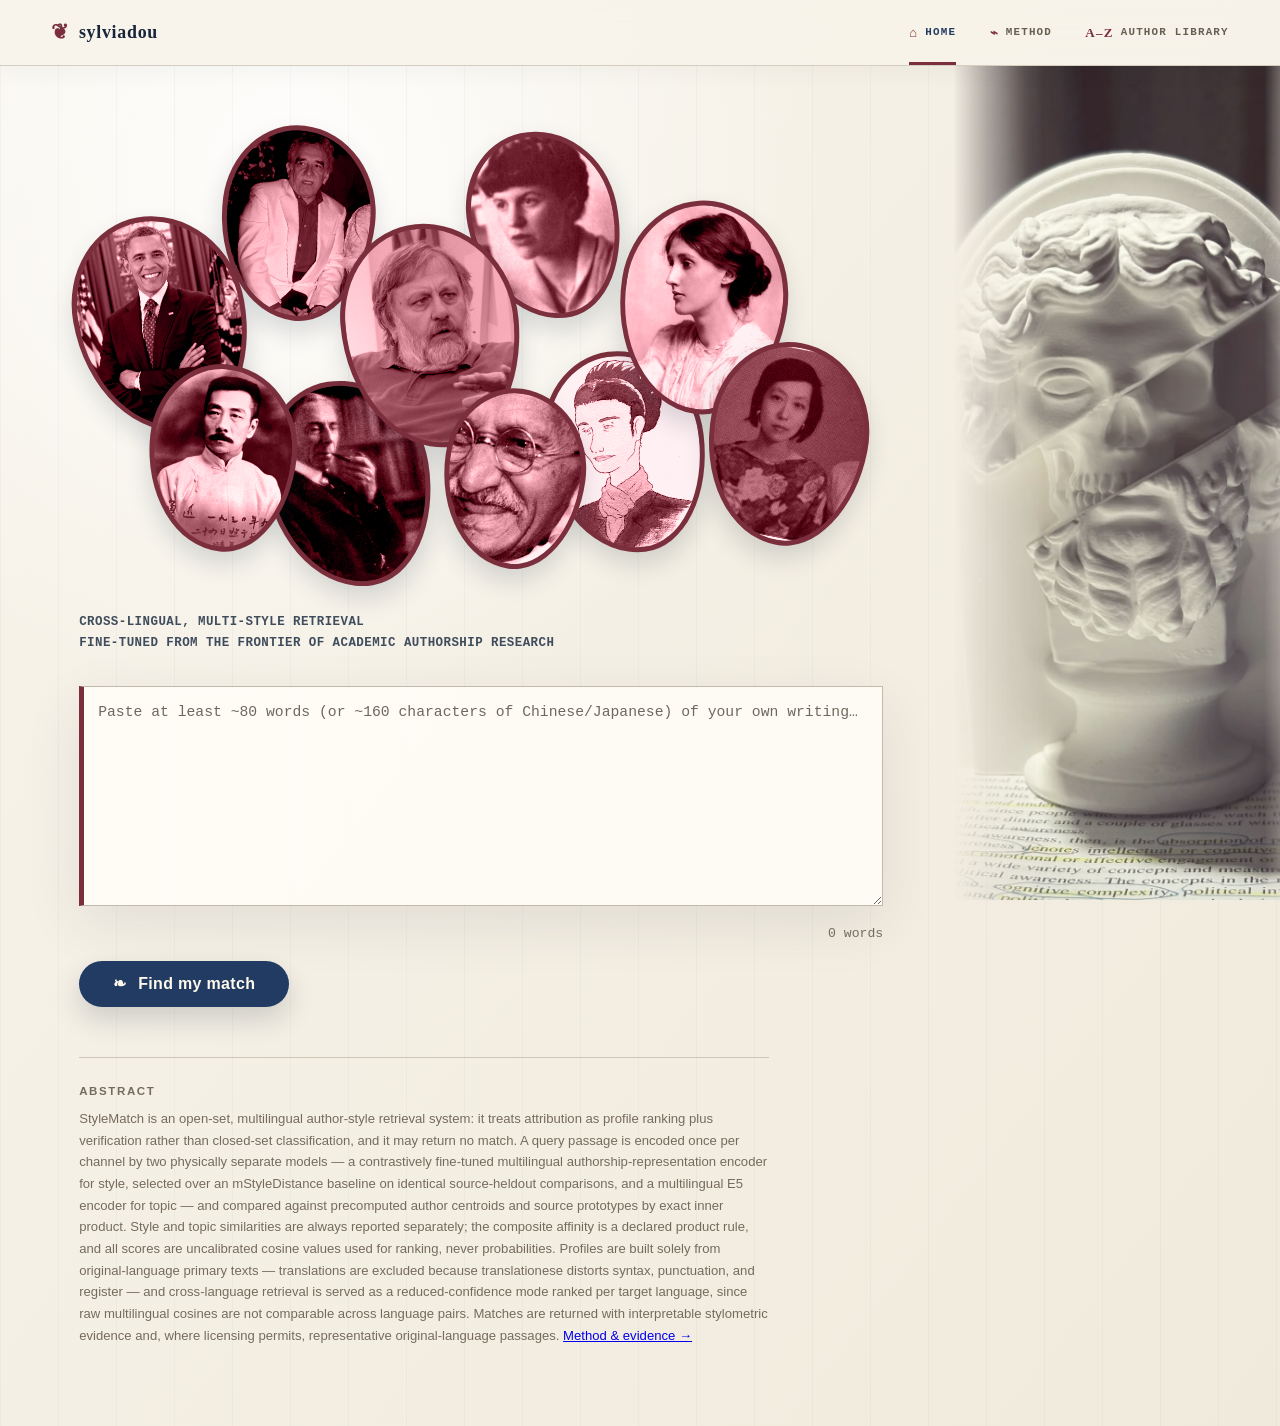
==== commit 6e537317: "model compare & expand sources" ====
--- a/web/static/index.html
+++ b/web/static/index.html
@@ -203,10 +203,38 @@
   <span class="art-strip art-manuscript"></span>
 </aside>
 
+<section class="loading-theatre" id="match-transition" role="status" aria-live="polite" hidden>
+  <div class="transition-gallery" aria-hidden="true">
+    <span class="transition-strip transition-wave"></span>
+    <span class="transition-strip transition-bedroom"></span>
+    <span class="transition-strip transition-lanting"></span>
+    <span class="transition-strip transition-wanderer"></span>
+    <span class="transition-strip transition-impression"></span>
+    <span class="transition-strip transition-autumn"></span>
+    <span class="transition-strip transition-shahnama"></span>
+    <span class="transition-strip transition-score"></span>
+  </div>
+  <article class="typed-manuscript">
+    <p class="typed-passage" id="transition-passage"></p>
+    <footer class="typed-credit"><cite id="transition-work"></cite><span id="transition-author"></span></footer>
+  </article>
+</section>
+
 <main class="home-main">
-  <section class="input-panel" aria-labelledby="home-title">
-  <h1 id="home-title">Pure style.<br><em>Beyond language.</em></h1>
-  <p class="capability-line"><span aria-hidden="true">✦</span> Cross-lingual, multi-style retrieval — fine-tuned from the frontier of academic authorship research.</p>
+  <section class="input-panel" aria-label="StyleMatch passage input">
+  <div class="voice-portraits" aria-label="Voices across languages and forms">
+    <figure class="voice-sticker" title="Barack Obama"><img src="portraits/barack-obama.jpg" alt="Barack Obama" loading="eager"></figure>
+    <figure class="voice-sticker" title="Gabriel García Márquez"><img src="portraits/gabriel-garcia-marquez.jpg" alt="Gabriel García Márquez" loading="eager"></figure>
+    <figure class="voice-sticker" title="Slavoj Žižek"><img src="portraits/slavoj-zizek.jpg" alt="Slavoj Žižek" loading="eager"></figure>
+    <figure class="voice-sticker" title="Sylvia Plath"><img src="portraits/sylvia-plath.jpg" alt="Sylvia Plath" loading="eager"></figure>
+    <figure class="voice-sticker" title="Virginia Woolf"><img src="portraits/virginia-woolf.jpg" alt="Virginia Woolf" loading="eager"></figure>
+    <figure class="voice-sticker" title="Lu Xun"><img src="portraits/lu-xun.jpg" alt="Lu Xun" loading="eager"></figure>
+    <figure class="voice-sticker" title="Bertrand Russell"><img src="portraits/bertrand-russell.jpg" alt="Bertrand Russell" loading="eager"></figure>
+    <figure class="voice-sticker" title="Mahatma Gandhi"><img src="portraits/mahatma-gandhi.jpg" alt="Mahatma Gandhi" loading="eager"></figure>
+    <figure class="voice-sticker" title="Simone de Beauvoir"><img src="portraits/simone-de-beauvoir.jpg" alt="Simone de Beauvoir" loading="eager"></figure>
+    <figure class="voice-sticker" title="Eileen Chang"><img src="portraits/eileen-chang.jpg" alt="Eileen Chang" loading="eager"></figure>
+  </div>
+  <p class="capability-line">Cross-lingual, multi-style retrieval<br><span class="capability-detail">fine-tuned from the frontier of academic authorship research</span></p>
 
   <textarea id="text" placeholder="Paste at least ~80 words (or ~160 characters of Chinese/Japanese) of your own writing…"></textarea>
 
@@ -215,7 +243,6 @@
     <button id="clear" type="button" hidden>Clear</button>
   </div>
   <button id="go"><span aria-hidden="true">❧</span> Find my match</button>
-  <p class="input-note"><span aria-hidden="true">¶</span> Original-language passages only · style and topic remain separate · no match is a valid result</p>
   </section>
 
   <div id="output"></div>
@@ -251,9 +278,69 @@
 
 const $ = (id) => document.getElementById(id);
 const textEl = $("text"), output = $("output"), goBtn = $("go"),
-      clearBtn = $("clear"), sheet = $("export-sheet");
+      clearBtn = $("clear"), sheet = $("export-sheet"),
+      transitionEl = $("match-transition"),
+      transitionPassageEl = $("transition-passage"),
+      transitionWorkEl = $("transition-work"),
+      transitionAuthorEl = $("transition-author");
 
 let lastData = null, lastText = "";
+let lastTransitionIndex = -1;
+
+const TRANSITION_MIN_MS = 10000;
+const TRANSITION_EXCERPT_RATIO = 2 / 3;
+const TRANSITION_PASSAGES = [
+  {
+    author: "Anonymous",
+    work: "Beowulf",
+    text: `Hwæt! We Gardena in geardagum, þeodcyninga þrym gefrunon, hu ða æþlingas ellen fremedon. Oft Scyld Scefing sceaþena þreatum, monegum mægþum, meodosetla ofteah, egsode eorlas. Syððan ærest wearð feasceaft funden, he þæs frofre gebad, weox under wolcnum, weorðmyndum þah, oðþæt him æghwylc þæra ymbsittendra ofer hronrade hyran scolde, gomban gyldan. þæt wæs god cyning!`,
+  },
+  {
+    author: "Su Shi",
+    work: "First Rhapsody on the Red Cliffs",
+    text: `壬戌之秋，七月既望，苏子與客泛舟遊於赤壁之下。清風徐來，水波不興。舉酒屬客，誦明月之詩，歌窈窕之章。少焉，月出於東山之上，徘徊於斗牛之間。白露橫江，水光接天。縱一葦之所如，凌萬頃之茫然。浩浩乎如馮虛御風，而不知其所止；飄飄乎如遺世獨立，羽化而登仙。`,
+  },
+  {
+    author: "Su Shi",
+    work: "Second Rhapsody on the Red Cliffs",
+    text: `是歲十月之望，步自雪堂，將歸於臨皋。二客從予，過黃泥之坂。霜露既降，木葉盡脫，人影在地，仰見明月。顧而樂之，行歌相答。已而嘆曰：有客無酒，有酒無肴，月白風清，如此良夜何！客曰：今者薄暮，舉網得魚，巨口細鱗，狀如松江之鱸。顧安所得酒乎？`,
+  },
+  {
+    author: "Dante Alighieri",
+    work: "Inferno",
+    text: `Nel mezzo del cammin di nostra vita mi ritrovai per una selva oscura, ché la diritta via era smarrita. Ahi quanto a dir qual era è cosa dura esta selva selvaggia e aspra e forte che nel pensier rinova la paura! Tant'è amara che poco è più morte; ma per trattar del ben ch'i' vi trovai, dirò de l'altre cose ch'i' v'ho scorte. Io non so ben ridir com'i' v'intrai, tant'era pien di sonno a quel punto che la verace via abbandonai.`,
+  },
+  {
+    author: "Homer",
+    work: "The Odyssey",
+    text: `Ἄνδρα μοι ἔννεπε, Μοῦσα, πολύτροπον, ὃς μάλα πολλὰ πλάγχθη, ἐπεὶ Τροίης ἱερὸν πτολίεθρον ἔπερσε· πολλῶν δ’ ἀνθρώπων ἴδεν ἄστεα καὶ νόον ἔγνω, πολλὰ δ’ ὅ γ’ ἐν πόντῳ πάθεν ἄλγεα ὃν κατὰ θυμόν, ἀρνύμενος ἥν τε ψυχὴν καὶ νόστον ἑταίρων.`,
+  },
+  {
+    author: "William Shakespeare",
+    work: "The Tempest",
+    text: `Our revels now are ended. These our actors, as I foretold you, were all spirits and are melted into air, into thin air; and, like the baseless fabric of this vision, the cloud-capp'd towers, the gorgeous palaces, the solemn temples, the great globe itself, yea, all which it inherit, shall dissolve, and, like this insubstantial pageant faded, leave not a rack behind. We are such stuff as dreams are made on, and our little life is rounded with a sleep.`,
+  },
+  {
+    author: "Johann Wolfgang von Goethe",
+    work: "Faust I",
+    text: `Habe nun, ach! Philosophie, Juristerei und Medizin, und leider auch Theologie durchaus studiert, mit heißem Bemühn. Da steh ich nun, ich armer Tor! Und bin so klug als wie zuvor; heiße Magister, heiße Doktor gar und ziehe schon an die zehen Jahr herauf, herab und quer und krumm meine Schüler an der Nase herum — und sehe, daß wir nichts wissen können! Das will mir schier das Herz verbrennen.`,
+  },
+  {
+    author: "Alexander Pushkin",
+    work: "Eugene Onegin",
+    text: `«Мой дядя самых честных правил, когда не в шутку занемог, он уважать себя заставил и лучше выдумать не мог. Его пример другим наука; но, боже мой, какая скука с больным сидеть и день и ночь, не отходя ни шагу прочь! Какое низкое коварство полуживого забавлять…»`,
+  },
+  {
+    author: "Matsuo Bashō",
+    work: "The Narrow Road to the Deep North",
+    text: `月日は百代の過客にして、行かふ年も又旅人也。舟の上に生涯をうかべ、馬の口とらへて老をむかふる者は、日々旅にして旅を栖とす。古人も多く旅に死せるあり。予もいづれの年よりか、片雲の風にさそはれて、漂泊の思ひやまず、海濱にさすらへ、去年の秋江上の破屋に蜘の古巣をはらひて、やや年も暮れ。`,
+  },
+  {
+    author: "Charles Baudelaire",
+    work: "Les Fleurs du mal",
+    text: `La Nature est un temple où de vivants piliers laissent parfois sortir de confuses paroles; l'homme y passe à travers des forêts de symboles qui l'observent avec des regards familiers. Comme de longs échos qui de loin se confondent dans une ténébreuse et profonde unité, vaste comme la nuit et comme la clarté, les parfums, les couleurs et les sons se répondent. Il est des parfums frais comme des chairs d'enfants, doux comme les hautbois, verts comme les prairies.`,
+  },
+];
 
 function updateCounter() {
   const t = textEl.value.trim();
@@ -269,6 +356,7 @@
   output.innerHTML = "";
   document.body.classList.remove("results-mode", "matching-mode");
   delete document.body.dataset.gallery;
+  hideMatchTransition();
   lastData = null; lastText = "";
   updateCounter();
   window.scrollTo({ top: 0, behavior: "smooth" });
@@ -281,8 +369,8 @@
   if (!text) return;
   const started = performance.now();
   goBtn.disabled = true;
-  document.body.classList.add("matching-mode");
-  output.innerHTML = loadingMarkup();
+  showMatchTransition();
+  output.innerHTML = "";
   try {
     const res = await fetch(`${API}/api/match`, {
       method: "POST",
@@ -291,64 +379,94 @@
     });
     const data = await res.json();
     if (!res.ok) throw new Error(data.detail || `Request failed (${res.status})`);
-    const minimumDisplay = matchMedia("(prefers-reduced-motion: reduce)").matches ? 0 : 1400;
-    const remaining = minimumDisplay - (performance.now() - started);
+    const remaining = TRANSITION_MIN_MS - (performance.now() - started);
     if (remaining > 0) await new Promise(resolve => setTimeout(resolve, remaining));
     lastData = data; lastText = text;
     render(data);
+    await finishMatchTransition();
   } catch (err) {
-    document.body.classList.remove("matching-mode");
+    hideMatchTransition();
     output.innerHTML = `<div class="error">${escapeHtml(err.message)}</div>`;
   } finally {
-    document.body.classList.remove("matching-mode");
     goBtn.disabled = false;
   }
 };
 
-function loadingMarkup() {
-  return `<section class="loading-theatre" role="status" aria-live="polite">
-    <div class="scroll-stage" aria-hidden="true">
-      <span class="scroll-rod rod-left"></span>
-      <div class="parchment">
-        <span class="scroll-flourish">❦</span>
-        <span class="ink-line line-one"></span>
-        <span class="ink-line line-two"></span>
-        <span class="ink-line line-three"></span>
-        <span class="ink-signature">style · rhythm · voice</span>
-      </div>
-      <span class="scroll-rod rod-right"></span>
-    </div>
-    <p class="loading-title">Reading the architecture of your voice…</p>
-    <p class="loading-subtitle">syntax · cadence · lexical habit · register</p>
-  </section>`;
+function showMatchTransition() {
+  transitionEl.hidden = false;
+  transitionEl.classList.remove("is-reading", "is-revealing");
+  let index;
+  do index = Math.floor(Math.random() * TRANSITION_PASSAGES.length);
+  while (TRANSITION_PASSAGES.length > 1 && index === lastTransitionIndex);
+  lastTransitionIndex = index;
+  const passage = TRANSITION_PASSAGES[index];
+  transitionPassageEl.textContent = "";
+  transitionPassageEl.setAttribute("aria-label", passage.text);
+  transitionWorkEl.textContent = passage.work;
+  transitionAuthorEl.textContent = passage.author;
+  void transitionEl.offsetWidth;
+  transitionEl.classList.add("is-reading");
+  document.body.classList.add("matching-mode");
+  transitionPassageEl.textContent = formatTransitionPassage(excerptTransitionPassage(passage.text));
+}
+
+function hideMatchTransition() {
+  transitionEl.hidden = true;
+  transitionEl.classList.remove("is-reading", "is-revealing");
+  document.body.classList.remove("matching-mode");
+}
+
+function excerptTransitionPassage(text) {
+  const glyphs = Array.from(text);
+  const limit = Math.max(1, Math.floor(glyphs.length * TRANSITION_EXCERPT_RATIO));
+  const excerpt = glyphs.slice(0, limit).join("");
+  const boundaries = ["。", "！", "？", ". ", "! ", "? "]
+    .map(mark => excerpt.lastIndexOf(mark));
+  const boundary = Math.max(...boundaries);
+  return boundary > limit * .65 ? excerpt.slice(0, boundary + 1).trim() : excerpt.trim();
+}
+
+function formatTransitionPassage(text) {
+  const cjk = /[぀-ヿ㐀-鿿]/.test(text);
+  const units = cjk ? Array.from(text) : text.trim().split(/\s+/);
+  const target = cjk ? 18 : 42;
+  const lines = [];
+  let line = "";
+  for (const unit of units) {
+    const next = cjk ? line + unit : `${line}${line ? " " : ""}${unit}`;
+    const phraseEnd = /[.!?;:。！？；：·]$/.test(unit);
+    if (line && (next.length > target || (phraseEnd && next.length > target * .58))) {
+      lines.push(next.trim());
+      line = "";
+    } else {
+      line = next;
+    }
+  }
+  if (line.trim()) lines.push(line.trim());
+  return lines.join("\n");
+}
+
+async function finishMatchTransition() {
+  transitionEl.classList.add("is-revealing");
+  await new Promise(resolve => setTimeout(resolve, 900));
+  hideMatchTransition();
 }
 
 function render(data) {
-  document.body.classList.remove("matching-mode");
   document.body.classList.add("results-mode");
   const matches = Object.values(data.results).flat();
   const parts = [];
   parts.push(`<header class="result-intro">
-    <div class="result-kicker"><span aria-hidden="true">❦</span> Your literary constellation</div>
     <h2>${matches.length ? "The voices nearest to yours" : "No strong voice emerged"}</h2>
-    <p>Style leads the ranking. Topic remains visible as a separate contextual signal.</p>
   </header>`);
-  if (data.demo) parts.push(
-    `<div class="banner warn"><strong>Demo data.</strong> The real style index is still training —
-     these authors and scores are placeholder fixtures, not measurements.</div>`);
   if (data.language_detected) parts.push(
     `<div class="banner info">Detected language: <strong>${escapeHtml(data.input_language)}</strong></div>`);
   if (data.decade_match) parts.push(
     `<div class="banner info"><strong>Closest style decade: ${escapeHtml(data.decade_match.decade)}.</strong>
      Based on ${data.decade_match.n_sources} dated sources in ${escapeHtml(data.input_language)};
-     similarity ${data.decade_match.style_similarity.toFixed(2)} and not yet calibrated.</div>`);
-  else if (data.decade_matches && Object.keys(data.decade_matches).length) {
-    const decades = Object.values(data.decade_matches).map(match =>
-      `${escapeHtml(match.corpus)}: <strong>${escapeHtml(match.decade)}</strong>`).join(" · ");
-    parts.push(`<div class="banner info"><strong>Closest style decades (experimental).</strong> ${decades}</div>`);
-  }
-
-  matches.forEach((m, i) => parts.push(matchRow(m, i + 1)));
+     similarity ${data.decade_match.style_similarity.toFixed(2)}</div>`);
+
+  matches.forEach((m, i) => parts.push(matchRow(m, i + 1, data.input_language)));
   if (!matches.length) parts.push(
     `<div class="empty">No match to show for this passage yet — try a longer or different passage.</div>`);
 
@@ -365,6 +483,12 @@
   const pdfBtn = $("export-pdf"), pngBtn = $("export-png");
   if (pdfBtn) pdfBtn.onclick = exportPdf;
   if (pngBtn) pngBtn.onclick = () => exportPng(pngBtn);
+  output.querySelectorAll(".translation-toggle").forEach(button => {
+    button.addEventListener("click", event => {
+      event.stopPropagation();
+      togglePassageTranslation(button, matches, data.input_language);
+    });
+  });
   const cards = [...output.querySelectorAll(".match")];
   cards.forEach(card => {
     const select = () => {
@@ -380,9 +504,15 @@
   }
 }
 
-function matchRow(m, rank) {
+function matchRow(m, rank, inputLanguage) {
   const passages = m.representative_passages.map(p =>
-    `<blockquote>${escapeHtml(p.text)}<cite>${escapeHtml(p.title || p.source_id)}</cite></blockquote>`).join("");
+    `<div class="source-passage">
+      <blockquote>${escapeHtml(p.text)}<cite>${escapeHtml(p.title || p.source_id)}</cite></blockquote>
+      <section class="passage-translation" hidden aria-label="Translation into ${escapeHtml(languageName(inputLanguage))}"></section>
+    </div>`).join("");
+  const translationToggle = m.target_language !== inputLanguage && m.representative_passages.length
+    ? `<button class="translation-toggle" type="button" data-rank="${rank - 1}" data-passage="0" aria-expanded="false">See translated text</button>`
+    : "";
   const why = (m.why || []).map(w => `<li>${escapeHtml(w)}</li>`).join("");
   const traits = m.style_traits ? `<div class="traits">${escapeHtml(m.style_traits)}</div>` : "";
   const profile = m.profile ? `<p>${escapeHtml(m.profile)}</p>` : "";
@@ -397,8 +527,6 @@
       <div class="match-head">
         <h3>${escapeHtml(m.author_or_speaker)}</h3>
         <span class="chip">${escapeHtml(m.target_language)}</span>
-        ${m.cross_language ? '<span class="chip">cross-language</span>' : ""}
-        <span class="chip">${escapeHtml(m.admission_tier || "exploratory")}</span>
         <span class="affinity" title="Composite affinity (uncalibrated)">${m.affinity_score.toFixed(2)}</span>
       </div>
       ${photo}${profile}${traits}
@@ -408,11 +536,72 @@
       </div>
       ${why ? `<ul class="why">${why}</ul>` : ""}
       ${passages ? `<section class="passage-match" aria-label="Closest original-language passage">
-        <div class="passage-label"><span aria-hidden="true">“</span> Their passage closest to yours <em>(original language)</em></div>
+        <div class="passage-label"><span aria-hidden="true">“</span> Their passage closest to yours ${translationToggle}</div>
         ${passages}
       </section>` : ""}
     </div>
   </article>`;
+}
+
+function languageName(code) {
+  return ({ de: "German", en: "English", es: "Spanish", fa: "Persian", fr: "French", it: "Italian", ja: "Japanese", pl: "Polish", ru: "Russian", zh: "Chinese" })[code] || code.toUpperCase();
+}
+
+function translationCredit(payload) {
+  if (payload.translation_type === "published") {
+    return [payload.translator, payload.publisher, payload.publication_year].filter(Boolean).join(" · ");
+  }
+  return "AI translation · generated on request · no human translator or published edition";
+}
+
+async function togglePassageTranslation(button, matches, inputLanguage) {
+  const match = matches[Number(button.dataset.rank)];
+  const passage = match.representative_passages[Number(button.dataset.passage)];
+  const source = button.closest(".passage-match").querySelectorAll(".source-passage")[Number(button.dataset.passage)];
+  const panel = source.querySelector(".passage-translation");
+  if (panel.dataset.loaded === "true") {
+    panel.hidden = !panel.hidden;
+    button.setAttribute("aria-expanded", String(!panel.hidden));
+    button.textContent = panel.hidden ? "See translated text" : "Hide translated text";
+    return;
+  }
+
+  button.disabled = true;
+  button.textContent = "Translating…";
+  try {
+    let payload;
+    if (passage.translated_text && passage.translation_language === inputLanguage) {
+      payload = {
+        text: passage.translated_text,
+        translation_type: "published",
+        translator: passage.translator,
+        publisher: passage.translation_publisher,
+        publication_year: passage.translation_year,
+      };
+    } else {
+      const response = await fetch(`${API}/api/translate`, {
+        method: "POST",
+        headers: { "Content-Type": "application/json" },
+        body: JSON.stringify({
+          text: passage.text,
+          source_language: match.target_language,
+          target_language: inputLanguage,
+        }),
+      });
+      payload = await response.json();
+      if (!response.ok) throw new Error(payload.detail || "Translation unavailable");
+    }
+    panel.innerHTML = `<div class="passage-label"><span aria-hidden="true">↳</span> Translation into ${escapeHtml(languageName(inputLanguage))}</div>
+      <blockquote>${escapeHtml(payload.text)}<cite>${escapeHtml(translationCredit(payload))}</cite></blockquote>`;
+    panel.dataset.loaded = "true";
+    panel.hidden = false;
+    button.setAttribute("aria-expanded", "true");
+    button.textContent = "Hide translated text";
+  } catch (error) {
+    button.textContent = error.message || "Translation unavailable";
+  } finally {
+    button.disabled = false;
+  }
 }
 
 function galleryFor(language, rank) {
@@ -459,14 +648,14 @@
   if (lastData.input_language)
     banners.push(`Input language: <strong>${escapeHtml(lastData.input_language)}</strong>`);
   if (lastData.decade_match)
-    banners.push(`Closest style decade: <strong>${escapeHtml(lastData.decade_match.decade)}</strong>
-      (similarity ${lastData.decade_match.style_similarity.toFixed(2)}, uncalibrated)`);
+    banners.push(`<strong>Closest style decade: ${escapeHtml(lastData.decade_match.decade)}.</strong>
+      Based on ${lastData.decade_match.n_sources} dated sources in ${escapeHtml(lastData.input_language)};
+      similarity ${lastData.decade_match.style_similarity.toFixed(2)}`);
   const qr = await qrDataUrl(SHARE_URL);
   const generated = new Date().toISOString().slice(0, 16).replace("T", " ");
   sheet.innerHTML = `
     <h1>StyleMatch</h1>
-    <div class="xsub">Open-set style-profile retrieval · generated ${escapeHtml(generated)}
-      ${lastData.demo ? " · DEMO DATA (placeholder fixtures, not measurements)" : ""}</div>
+    <div class="xsub">Open-set style-profile retrieval · generated ${escapeHtml(generated)}</div>
     <h2>Your passage</h2>
     <div class="xuser">${escapeHtml(lastText)}</div>
     ${banners.map(b => `<div class="xbanner">${b}</div>`).join("")}
@@ -496,8 +685,6 @@
       <span class="xrank">${rank}</span>
       <span class="xname">${escapeHtml(m.author_or_speaker)}</span>
       <span class="xchip">${escapeHtml(m.target_language)}</span>
-      ${m.cross_language ? '<span class="xchip">cross-language</span>' : ""}
-      <span class="xchip">${escapeHtml(m.admission_tier || "exploratory")}</span>
       <span class="xaff">${m.affinity_score.toFixed(2)}</span>
     </div>
     <div class="xscores">${scores.join(" &nbsp;·&nbsp; ")}</div>
--- a/web/static/method-flow.css
+++ b/web/static/method-flow.css
@@ -9,7 +9,7 @@
 
 body.method-page::after {
   opacity: .14;
-  filter: grayscale(.4) saturate(.5);
+  filter: grayscale(.4) saturate(.5) blur(1.5px);
 }
 
 body.method-page .page-shell { max-width: 1320px; }
@@ -23,9 +23,7 @@
   overflow: hidden;
   border: 1px solid #bdb198;
   border-radius: 0;
-  background:
-    linear-gradient(rgb(255 253 247 / .93), rgb(255 253 247 / .93)),
-    url("head.webp") 87% 40% / 44% auto no-repeat;
+  background: linear-gradient(135deg, #fffdf7 0%, #f5efe2 100%);
   box-shadow: 0 24px 72px rgb(22 41 63 / .12);
 }
 
@@ -36,14 +34,14 @@
   left: 0;
   width: 7px;
   height: 100%;
-  background: linear-gradient(var(--method-input) 0 18%, var(--method-style) 18% 46%, var(--method-decision) 46% 72%, var(--method-output) 72% 100%);
+  background: #7b2f3c;
 }
 
 .method-static { position: relative; z-index: 1; }
 .method-flow-heading { margin-bottom: 30px; }
 .method-flow-heading .method-flow-kicker {
   color: #7b2f3c;
-  font: 800 .66rem/1.3 var(--mono);
+  font: 800 1rem/1.3 var(--mono);
   letter-spacing: .16em;
   text-transform: uppercase;
 }
@@ -53,7 +51,19 @@
   font: 600 clamp(1.8rem, 4vw, 3rem)/1 var(--serif);
   letter-spacing: -.035em;
 }
-.method-flow-heading p { max-width: 720px; margin: 0; color: #766d5d; font-family: var(--serif); }
+.method-flow-heading p { max-width: 720px; margin: 0; color: #766d5d; font: 1rem/1.65 var(--serif); }
+
+.method-advantage-grid {
+  display: grid;
+  grid-template-columns: repeat(2, minmax(0, 1fr));
+  gap: 1px;
+  margin: 22px 0 38px;
+  border: 1px solid #c7bba4;
+  background: #c7bba4;
+}
+.method-advantage { padding: 17px 19px; background: rgb(255 253 247 / .92); }
+.method-advantage h3 { margin: 0 0 7px; color: #7b2f3c; font: 600 1rem/1.4 var(--serif); }
+.method-advantage p { margin: 0; color: #4c5662; font: 1rem/1.65 var(--serif); }
 
 .primary-flow {
   display: grid;
@@ -65,7 +75,6 @@
   gap: 36px 54px;
   align-items: stretch;
 }
-
 .flow-query { grid-area: query; }
 .flow-input_guard { grid-area: guard; }
 .flow-style_encoder { grid-area: style; }
@@ -76,7 +85,7 @@
 .method-card {
   --card-color: var(--method-style);
   position: relative;
-  min-height: 190px;
+  min-height: 0;
   padding: 21px 21px 19px;
   border: 1px solid color-mix(in srgb, var(--card-color) 72%, #aaa);
   border-top: 7px solid var(--card-color);
@@ -91,17 +100,17 @@
 .method-card[data-category="output"] { --card-color: var(--method-output); background: #e6dcea; }
 .method-card.is-pending { border-right-style: dashed; border-bottom-style: dashed; border-left-style: dashed; }
 
-.method-card-eyebrow { color: var(--card-color); font: 800 .6rem/1.2 var(--mono); letter-spacing: .13em; text-transform: uppercase; }
-.method-card h3 { margin: 8px 0 7px; color: #1d304d; font: 600 1.34rem/1.08 var(--serif); }
-.method-card-signature { margin: 0 0 11px; color: #313c45; font: 700 .65rem/1.45 var(--mono); }
-.method-card-detail { margin: 0; color: #5e5a52; font-size: .78rem; line-height: 1.55; }
+.method-card-eyebrow { color: var(--card-color); font: 800 1rem/1.4 var(--mono); letter-spacing: .08em; text-transform: uppercase; }
+.method-card h3 { margin: 8px 0 7px; color: #1d304d; font: 600 1rem/1.4 var(--serif); }
+.method-card-signature { margin: 0 0 11px; color: #313c45; font: 700 .72rem/1.5 var(--mono); }
+.method-card-detail { margin: 0; color: #5e5a52; font-size: 1rem; line-height: 1.65; }
 .method-card-status {
   display: inline-block;
-  margin-top: 14px;
-  padding: 3px 7px;
+  margin-top: 9px;
+  padding: 2px 6px;
   border: 1px solid var(--card-color);
   color: var(--card-color);
-  font: 800 .56rem/1.2 var(--mono);
+  font: 800 .62rem/1.25 var(--mono);
   letter-spacing: .08em;
   text-transform: uppercase;
 }
@@ -134,7 +143,6 @@
   font: 2rem/1 var(--serif);
   transform: translateX(-50%);
 }
-
 .support-heading {
   display: grid;
   grid-template-columns: auto 1fr;
@@ -142,31 +150,31 @@
   align-items: center;
   margin: 43px 0 18px;
   color: #696256;
-  font: 800 .62rem/1.3 var(--mono);
+  font: 800 1rem/1.3 var(--mono);
   letter-spacing: .14em;
   text-transform: uppercase;
 }
 .support-heading::after { content: ""; height: 1px; background: #cbbfa8; }
 .support-flow { display: grid; grid-template-columns: repeat(3, minmax(0, 1fr)); gap: 18px; }
 .support-flow .method-card { min-height: 0; }
-.support-role { display: block; margin-top: 12px; color: var(--card-color); font: 800 .6rem/1.4 var(--mono); letter-spacing: .06em; text-transform: uppercase; }
-
-.method-map-caption { max-width: 860px; margin: 10px auto 44px; color: #756c5e; text-align: center; font: italic .85rem/1.55 var(--serif); }
+.support-role { display: block; margin-top: 8px; color: var(--card-color); font: 800 .68rem/1.4 var(--mono); letter-spacing: .04em; text-transform: uppercase; }
+
+.method-map-caption { max-width: 860px; margin: 10px auto 44px; color: #756c5e; text-align: center; font: italic 1rem/1.65 var(--serif); }
 
 .method-brief {
   display: grid;
   grid-template-columns: repeat(3, minmax(0, 1fr));
   gap: 0;
-  min-height: 270px;
+  min-height: 0;
   margin: 0 0 52px;
   border-top: 1px solid #bfb39c;
   border-bottom: 1px solid #bfb39c;
 }
 .method-brief article { position: relative; padding: 26px 30px 24px; border-left: 1px solid #cfc4ad; }
 .method-brief article:first-child { border-left: 0; }
-.method-brief article > span { color: #a8997c; font: 2.15rem/1 var(--serif); }
-.method-brief h2 { margin: 11px 0 8px; color: #28476c; font: 600 1.42rem/1 var(--serif); }
-.method-brief p { margin: 0; color: #4e5862; font: .88rem/1.62 var(--serif); }
+.method-brief article > span { color: #a8997c; font: 1rem/1.4 var(--serif); }
+.method-brief h2 { margin: 8px 0 6px; color: #28476c; font: 600 1rem/1.4 var(--serif); }
+.method-brief p { margin: 0; color: #4e5862; font: 1rem/1.65 var(--serif); }
 
 .method-prose { max-width: 780px; margin: 0 auto; }
 .method-prose h2 { margin-top: 48px; padding-top: 12px; border-top: 1px solid #d5cbb8; color: #1f3a5f; font: 600 1.42rem/1.2 var(--serif); }
@@ -185,14 +193,40 @@
 .method-prose td.num { color: #183c63; font-weight: 700; }
 .method-prose .prov { color: #5c6570; }
 .method-prose a { color: #315f8d; }
-
+.model-comparison-shell {
+  width: min(1120px, calc(100vw - 48px));
+  margin: 24px 0 26px 50%;
+  transform: translateX(-50%);
+}
+.method-prose .model-comparison { table-layout: fixed; font-size: 1rem; }
+.method-prose .model-comparison th { background: #273e5d; color: #fffaf0; }
+.method-prose .model-comparison th:first-child { width: 28%; }
+.method-prose .model-comparison th:nth-child(2) { width: 47%; }
+.method-prose .model-comparison td:first-child { color: #223d5f; font-family: var(--serif); font-weight: 700; }
+.method-prose .model-comparison tr:nth-child(even) td { background: #f2ede2; }
+.method-prose .model-comparison .metric-pending { color: #756c5e; font-family: var(--mono); font-size: .78rem; font-weight: 700; }
+.method-tag {
+  display: inline-block;
+  padding: 3px 7px;
+  border: 1px solid currentColor;
+  color: #536273;
+  font: 800 1rem/1.4 var(--mono);
+  letter-spacing: .055em;
+  text-transform: uppercase;
+}
+.method-tag.selected { background: #d6e8e1; color: #205f51; }
+.method-tag.baseline { background: #dce6f0; color: #31577f; }
+.method-tag.compared { background: #eee5d4; color: #705a35; }
+.method-tag.ablation { background: #f1dfb8; color: #71501d; }
+.method-tag.diagnostic { background: #e7deea; color: #664c70; }
+.method-tag.evidence { background: #e6ddd4; color: #704a42; }
 .method-static-fallback { display: block; width: 100%; height: auto; }
-.method-static-note { color: #756c5e; font-size: .8rem; }
-.method-flow-error { padding: 30px; color: #756c5e; text-align: center; }
+.method-static-note { color: #756c5e; font-size: 1rem; }
+.method-flow-error { padding: 30px; color: #756c5e; text-align: center; font-size: 1rem; }
 
 @media (max-width: 900px) {
   .primary-flow { gap: 30px 38px; }
-  .method-card { min-height: 220px; padding: 18px 16px; }
+  .method-card { padding: 18px 16px; }
   .flow-query::after,
   .flow-input_guard::after { left: calc(100% + 9px); }
   .flow-retrieval::after,
@@ -202,7 +236,6 @@
 @media (max-width: 680px) {
   .method-flow-host { padding: 25px 18px; }
   .primary-flow { display: flex; flex-direction: column; gap: 34px; }
-  .method-card { min-height: 0; }
   .primary-flow .method-card::after {
     content: "↓";
     position: absolute;
@@ -215,7 +248,8 @@
   }
   .primary-flow .method-card:last-child::after { display: none; }
   .support-flow,
-  .method-brief { grid-template-columns: 1fr; }
+  .method-brief,
+  .method-advantage-grid { grid-template-columns: 1fr; }
   .support-flow { gap: 13px; }
   .method-brief { min-height: 0; }
   .method-brief article { padding: 28px 18px; border-top: 1px solid #cfc4ad; border-left: 0; }
--- a/web/static/site-shell.css
+++ b/web/static/site-shell.css
@@ -136,25 +136,82 @@
 .result-kicker span,
 .page-kicker span { margin-right: 6px; font-family: var(--serif); font-size: 1rem; }
 
-.page-home h1 {
-  margin: 0 0 5px;
-  color: var(--museum-blue);
-  font-size: clamp(3.5rem, 7.4vw, 6.65rem);
-  line-height: .86;
-  letter-spacing: -.065em;
-  text-shadow: 0 1px #fff;
-}
-.page-home h1 em { color: var(--wine); font-weight: 500; }
+.voice-portraits {
+  position: relative;
+  width: min(790px, 94vw);
+  max-width: 100%;
+  height: clamp(340px, 42vw, 470px);
+  margin: -18px 0 2px;
+}
+
+.voice-sticker {
+  --x: 0%;
+  --y: 0%;
+  --size: clamp(104px, 13vw, 164px);
+  --tilt: 0deg;
+  position: absolute;
+  z-index: 2;
+  top: var(--y);
+  left: var(--x);
+  width: var(--size);
+  aspect-ratio: .79;
+  margin: 0;
+  padding: 5px;
+  overflow: hidden;
+  border-radius: 47% 53% 45% 55% / 42% 46% 54% 58%;
+  background: var(--wine);
+  box-shadow: 0 12px 25px rgb(22 41 63 / .16);
+  transform: rotate(var(--tilt));
+  transform-origin: 50% 82%;
+  transition: transform .2s ease, filter .2s ease;
+}
+
+.voice-sticker img {
+  width: 100%;
+  height: 100%;
+  object-fit: cover;
+  border-radius: inherit;
+  filter: grayscale(1) contrast(1.18) brightness(.96);
+  mix-blend-mode: luminosity;
+}
+
+.voice-sticker:hover {
+  z-index: 20;
+  filter: contrast(1.05);
+  transform: translateY(-7px) rotate(var(--tilt)) scale(1.045);
+}
+
+.voice-sticker:nth-child(1) { --x: 1%; --y: 20%; --size: clamp(116px, 14vw, 172px); --tilt: -10deg; z-index: 6; }
+.voice-sticker:nth-child(2) { --x: 17%; --y: 1%; --size: clamp(106px, 12.5vw, 154px); --tilt: 7deg; z-index: 3; }
+.voice-sticker:nth-child(3) { --x: 34%; --y: 22%; --size: clamp(122px, 14vw, 178px); --tilt: -5deg; z-index: 8; }
+.voice-sticker:nth-child(4) { --x: 51%; --y: 2%; --size: clamp(102px, 12vw, 150px); --tilt: -12deg; z-index: 4; }
+.voice-sticker:nth-child(5) { --x: 67%; --y: 17%; --size: clamp(112px, 13.5vw, 168px); --tilt: 9deg; z-index: 7; }
+.voice-sticker:nth-child(6) { --x: 8%; --y: 52%; --size: clamp(102px, 12vw, 148px); --tilt: 6deg; z-index: 9; }
+.voice-sticker:nth-child(7) { --x: 25%; --y: 55%; --size: clamp(112px, 13vw, 164px); --tilt: -9deg; z-index: 5; }
+.voice-sticker:nth-child(8) { --x: 45%; --y: 57%; --size: clamp(96px, 11.5vw, 142px); --tilt: 8deg; z-index: 10; }
+.voice-sticker:nth-child(9) { --x: 60%; --y: 49%; --size: clamp(108px, 13vw, 160px); --tilt: -7deg; z-index: 6; }
+.voice-sticker:nth-child(10) { --x: 78%; --y: 47%; --size: clamp(108px, 13vw, 160px); --tilt: 11deg; z-index: 11; }
+
+.voice-sticker:nth-child(1) img { object-position: 50% 24%; }
+.voice-sticker:nth-child(2) img { object-position: 50% 28%; }
+.voice-sticker:nth-child(3) img { object-position: 50% 25%; }
+.voice-sticker:nth-child(4) img { object-position: 50% 32%; }
+.voice-sticker:nth-child(5) img { object-position: 50% 25%; }
+.voice-sticker:nth-child(6) img { object-position: 50% 23%; }
+.voice-sticker:nth-child(7) img { object-position: 50% 22%; }
+.voice-sticker:nth-child(8) img { object-position: 50% 28%; }
+.voice-sticker:nth-child(9) img { object-position: 50% 22%; }
+.voice-sticker:nth-child(10) img { object-position: 50% 20%; }
 
 .capability-line {
   max-width: 650px;
-  margin: 28px 0 32px;
+  margin: 22px 0 32px;
   color: #3f4c5c;
   font: 700 .78rem/1.7 var(--mono);
   letter-spacing: .035em;
   text-transform: uppercase;
 }
-.capability-line span { margin-right: 8px; color: var(--ochre); }
+.capability-detail { color: inherit; font: inherit; letter-spacing: inherit; }
 
 .page-home textarea {
   min-height: 220px;
@@ -178,8 +235,6 @@
 }
 .page-home #go:hover { background: var(--wine); }
 .page-home #go span { margin-right: 7px; font-family: var(--serif); }
-.input-note { margin: 16px 0 0; color: #807665; font: .7rem/1.6 var(--mono); }
-.input-note span { color: var(--wine); }
 
 .page-home footer {
   max-width: 690px;
@@ -249,7 +304,11 @@
   box-shadow: 0 38px 100px rgb(0 0 0 / .28);
 }
 body.results-mode .page-home footer { display: none; }
-.method-page.stylematch-atmosphere::after { opacity: .14; filter: grayscale(.4) saturate(.5); }
+.method-page.stylematch-atmosphere::after,
+.page-library.stylematch-atmosphere::after {
+  opacity: .14;
+  filter: grayscale(.4) saturate(.5) blur(1.5px);
+}
 
 .result-intro { margin: 0 0 32px; padding-bottom: 24px; border-bottom: 1px solid #cfc4ad; }
 .result-intro h2 { margin: 7px 0 4px; color: var(--museum-blue); font: 600 clamp(2rem, 5vw, 3.8rem)/1 var(--serif); letter-spacing: -.035em; }
@@ -308,103 +367,99 @@
 }
 body.results-mode .why li { color: #253a3b; font-weight: 600; }
 
-/* A brief scroll-unfurl transition while the models read the passage. */
+/* Ten-second literary interlude over the same nocturnal gallery as the results. */
 body.matching-mode { overflow: hidden; }
 .loading-theatre {
   position: fixed;
-  z-index: 24;
-  inset: 66px 0 0;
+  z-index: 50;
+  inset: 0;
+  overflow: hidden;
+  pointer-events: none;
+  background: transparent;
+}
+.loading-theatre[hidden] { display: none; }
+.transition-gallery {
+  position: absolute;
+  inset: 0;
   display: grid;
-  place-content: center;
-  justify-items: center;
-  padding: 28px;
+  grid-template-columns: repeat(8, minmax(0, 1fr));
+}
+.transition-strip {
+  min-width: 0;
+  border-right: 1px solid rgb(255 255 255 / .22);
+  background-position: center;
+  background-size: cover;
+  filter: saturate(.82) contrast(1.08) brightness(.72);
+}
+.transition-wave { background-image: url("art/great-wave.jpg"); }
+.transition-bedroom { background-image: url("art/bedroom.jpg"); }
+.transition-lanting { background-image: url("lantingxu.jpg"); }
+.transition-wanderer { background-image: url("art/wanderer.jpg"); }
+.transition-impression { background-image: url("art/impression-sunrise.jpg"); }
+.transition-autumn { background-image: url("art/autumn-landscape.jpg"); }
+.transition-shahnama { background-image: url("art/shahnama.jpg"); }
+.transition-score { background-image: url("art/beethoven-score.jpg"); }
+.transition-bedroom,
+.transition-lanting,
+.transition-autumn,
+.transition-shahnama { border-right: 0; }
+.transition-lanting,
+.transition-shahnama { background-size: auto 155%; }
+
+.typed-manuscript {
+  position: absolute;
+  z-index: 2;
+  top: 50%;
+  left: 50%;
+  width: min(48vmin, 460px);
+  aspect-ratio: 1;
   overflow: hidden;
-  background:
-    radial-gradient(circle at 50% 44%, rgb(151 101 50 / .25), transparent 30%),
-    radial-gradient(circle at 18% 20%, rgb(202 166 102 / .08), transparent 24%),
-    linear-gradient(145deg, #101827, #273143 62%, #151d2b);
-  color: #efe3c8;
-}
-.loading-theatre::before {
-  content: "";
-  position: absolute;
-  inset: 0;
-  background-image: radial-gradient(circle, rgb(236 215 172 / .18) 1px, transparent 1px);
-  background-size: 31px 31px;
-  opacity: .22;
-  -webkit-mask-image: radial-gradient(circle at center, #000, transparent 68%);
-  mask-image: radial-gradient(circle at center, #000, transparent 68%);
-}
-.scroll-stage {
-  --rod-travel: min(40vw, 285px);
-  position: relative;
-  display: grid;
-  place-items: center;
-  width: min(660px, 88vw);
-  height: 230px;
-}
-.parchment {
-  position: relative;
-  display: grid;
-  place-content: center;
-  justify-items: center;
-  width: min(570px, 82vw);
-  height: 188px;
-  overflow: hidden;
-  background:
-    radial-gradient(ellipse at 28% 34%, rgb(255 247 211 / .8), transparent 34%),
-    linear-gradient(90deg, #b88b50, #e5ca91 8%, #f1dda9 50%, #d7b879 93%, #9b6738);
-  color: #533c2b;
-  box-shadow: inset 0 0 30px rgb(86 48 22 / .42), 0 24px 60px rgb(0 0 0 / .35);
-  clip-path: polygon(1% 2%, 8% 0, 18% 2%, 31% 0, 47% 2%, 61% 0, 76% 2%, 91% 0, 99% 3%, 98% 16%, 100% 31%, 98% 46%, 100% 62%, 98% 78%, 100% 96%, 90% 100%, 73% 98%, 57% 100%, 40% 98%, 23% 100%, 9% 98%, 1% 100%, 2% 82%, 0 64%, 2% 48%, 0 29%);
-  transform: scaleX(.025);
-  transform-origin: center;
-  animation: scroll-unfurl 1.05s cubic-bezier(.16, .82, .24, 1) .08s forwards;
-}
-.parchment::after {
-  content: "";
-  position: absolute;
-  inset: 8px;
-  border: 1px solid rgb(91 55 31 / .28);
-}
-.scroll-rod {
-  position: absolute;
-  z-index: 3;
-  left: 50%;
-  width: 16px;
-  height: 218px;
-  border-radius: 7px;
-  background: linear-gradient(90deg, #42281d, #a66c3b 42%, #4c2c1e 78%);
-  box-shadow: 0 6px 18px rgb(0 0 0 / .45);
-}
-.scroll-rod::before,
-.scroll-rod::after {
-  content: "";
-  position: absolute;
-  left: -6px;
-  width: 28px;
-  height: 12px;
-  border-radius: 50%;
-  background: #5d3824;
-}
-.scroll-rod::before { top: -4px; }
-.scroll-rod::after { bottom: -4px; }
-.rod-left { animation: rod-open-left 1.05s cubic-bezier(.16, .82, .24, 1) .08s forwards; }
-.rod-right { animation: rod-open-right 1.05s cubic-bezier(.16, .82, .24, 1) .08s forwards; }
-.scroll-flourish { opacity: 0; color: #7b2f3c; font: 2.7rem/1 var(--serif); animation: ink-appear .45s ease .72s forwards; }
-.ink-line { display: block; height: 2px; margin-top: 11px; background: rgb(57 58 54 / .62); opacity: 0; transform: scaleX(.2); animation: ink-write .42s ease forwards; }
-.line-one { width: 230px; animation-delay: .78s; }
-.line-two { width: 176px; animation-delay: .9s; }
-.line-three { width: 205px; animation-delay: 1.02s; }
-.ink-signature { margin-top: 13px; opacity: 0; color: #654d37; font: 700 .58rem/1 var(--mono); letter-spacing: .16em; text-transform: uppercase; animation: ink-appear .4s ease 1.08s forwards; }
-.loading-title { position: relative; margin: 24px 0 4px; color: #f1e4c9; font: italic 600 clamp(1.2rem, 3vw, 1.65rem)/1.3 var(--serif); }
-.loading-subtitle { position: relative; margin: 0; color: #bfae8d; font: 700 .58rem/1.4 var(--mono); letter-spacing: .15em; text-transform: uppercase; }
-
-@keyframes scroll-unfurl { to { transform: scaleX(1); } }
-@keyframes rod-open-left { to { transform: translateX(calc(-1 * var(--rod-travel))); } }
-@keyframes rod-open-right { to { transform: translateX(var(--rod-travel)); } }
-@keyframes ink-appear { to { opacity: 1; } }
-@keyframes ink-write { to { opacity: 1; transform: scaleX(1); } }
+  opacity: 0;
+  transform: translate(-50%, -50%);
+}
+.loading-theatre.is-reading .typed-manuscript { animation: passage-arrive .45s ease-out forwards; }
+.typed-passage {
+  position: absolute;
+  top: 100%;
+  right: 11%;
+  left: 11%;
+  margin: 0;
+  color: #efe5ce;
+  font: clamp(.78rem, 1.18vmin, 1rem)/1.72 var(--serif);
+  letter-spacing: .018em;
+  text-align: center;
+  text-shadow: 0 2px 16px rgb(0 0 0 / .38);
+  white-space: pre-wrap;
+}
+.loading-theatre.is-reading .typed-passage { animation: subtitle-scroll 9.1s .35s linear forwards; }
+.typed-credit {
+  position: absolute;
+  z-index: 2;
+  right: 16px;
+  bottom: 12px;
+  display: flex;
+  align-items: flex-end;
+  justify-content: flex-end;
+  gap: 8px;
+  margin: 0;
+  padding: 20px 0 0 26px;
+  background: linear-gradient(135deg, transparent, rgb(17 28 45 / .58) 48%);
+  color: #d7c6a4;
+  font: 700 .64rem/1.45 var(--mono);
+  letter-spacing: .1em;
+  text-align: right;
+  text-transform: uppercase;
+}
+.typed-credit cite { color: #f0dfba; font: 600 1rem/1.25 var(--serif); text-transform: none; }
+.typed-credit span::before { content: "·"; margin-right: 8px; color: #b99057; }
+.loading-theatre.is-revealing { animation: gallery-release .9s ease-in forwards; }
+
+@keyframes passage-arrive { to { opacity: 1; } }
+@keyframes subtitle-scroll {
+  from { transform: translateY(0); }
+  to { transform: translateY(calc(-100% - 48vmin)); }
+}
+@keyframes gallery-release { to { opacity: 0; } }
 
 .passage-match {
   margin-top: 22px;
@@ -415,8 +470,24 @@
 }
 .passage-label { color: var(--wine); font: 800 .66rem/1.4 var(--mono); letter-spacing: .1em; text-transform: uppercase; }
 .passage-label span { margin-right: 6px; font: 2rem/0 var(--serif); vertical-align: -.23em; }
-.passage-label em { color: #7d715a; font-weight: 500; letter-spacing: .03em; text-transform: none; }
 .passage-match blockquote { margin-bottom: 5px; border-left-color: var(--wine); color: #253249; }
+.translation-toggle {
+  margin-left: 8px;
+  padding: 0 0 1px;
+  border: 0;
+  border-bottom: 1px solid currentColor;
+  background: transparent;
+  color: var(--museum-blue);
+  font: inherit;
+  letter-spacing: inherit;
+  text-transform: uppercase;
+  cursor: pointer;
+}
+.translation-toggle:hover { color: var(--wine); }
+.translation-toggle:disabled { opacity: .58; cursor: wait; }
+.passage-translation { margin-top: 18px; padding-top: 15px; border-top: 1px solid #cdbc97; }
+.passage-translation .passage-label { color: var(--verdigris); }
+.passage-translation blockquote { border-left-color: var(--verdigris); }
 
 /* Shared editorial page shell. */
 .page-shell {
@@ -445,7 +516,8 @@
   body.stylematch-atmosphere::after { display: none; }
   .home-main { padding: 42px 18px 68px; }
   .input-panel { min-height: 0; }
-  .page-home h1 { font-size: 4.1rem; }
+  .voice-portraits { width: 100%; height: 440px; margin-top: -28px; }
+  .voice-sticker { --size: 94px; }
   .art-ribbon { display: none; }
   body.results-mode .home-main { width: auto; margin: 0; padding: 18px 12px 50px; }
   body.results-mode #output { padding: 24px 15px; }
@@ -457,18 +529,16 @@
   .affinity { width: 100%; margin-left: 0; }
   .passage-match { margin-left: -34px; padding: 15px; }
   .page-shell { width: min(100% - 30px, 1240px); padding-top: 38px; }
-  .loading-theatre { inset: 108px 0 0; }
-  .scroll-stage { --rod-travel: min(39vw, 170px); height: 205px; }
-  .parchment { height: 165px; }
-  .scroll-rod { height: 192px; }
+  .typed-manuscript { width: min(62vmin, 410px); }
+  .typed-credit { display: block; }
+  .typed-credit span { display: block; margin-top: 3px; }
+  .typed-credit span::before { display: none; }
 }
 
 @media (prefers-reduced-motion: reduce) {
   *, *::before, *::after { scroll-behavior: auto !important; transition: none !important; }
-  .parchment { transform: none; animation: none; }
-  .rod-left { transform: translateX(calc(-1 * var(--rod-travel))); animation: none; }
-  .rod-right { transform: translateX(var(--rod-travel)); animation: none; }
-  .scroll-flourish, .ink-line, .ink-signature { opacity: 1; transform: none; animation: none; }
+  .loading-theatre.is-reading .typed-manuscript { opacity: 1; transform: translate(-50%, -50%); animation: none; }
+  .loading-theatre.is-reading .typed-passage { top: 8%; transform: none; animation: none; }
 }
 
 @media print {
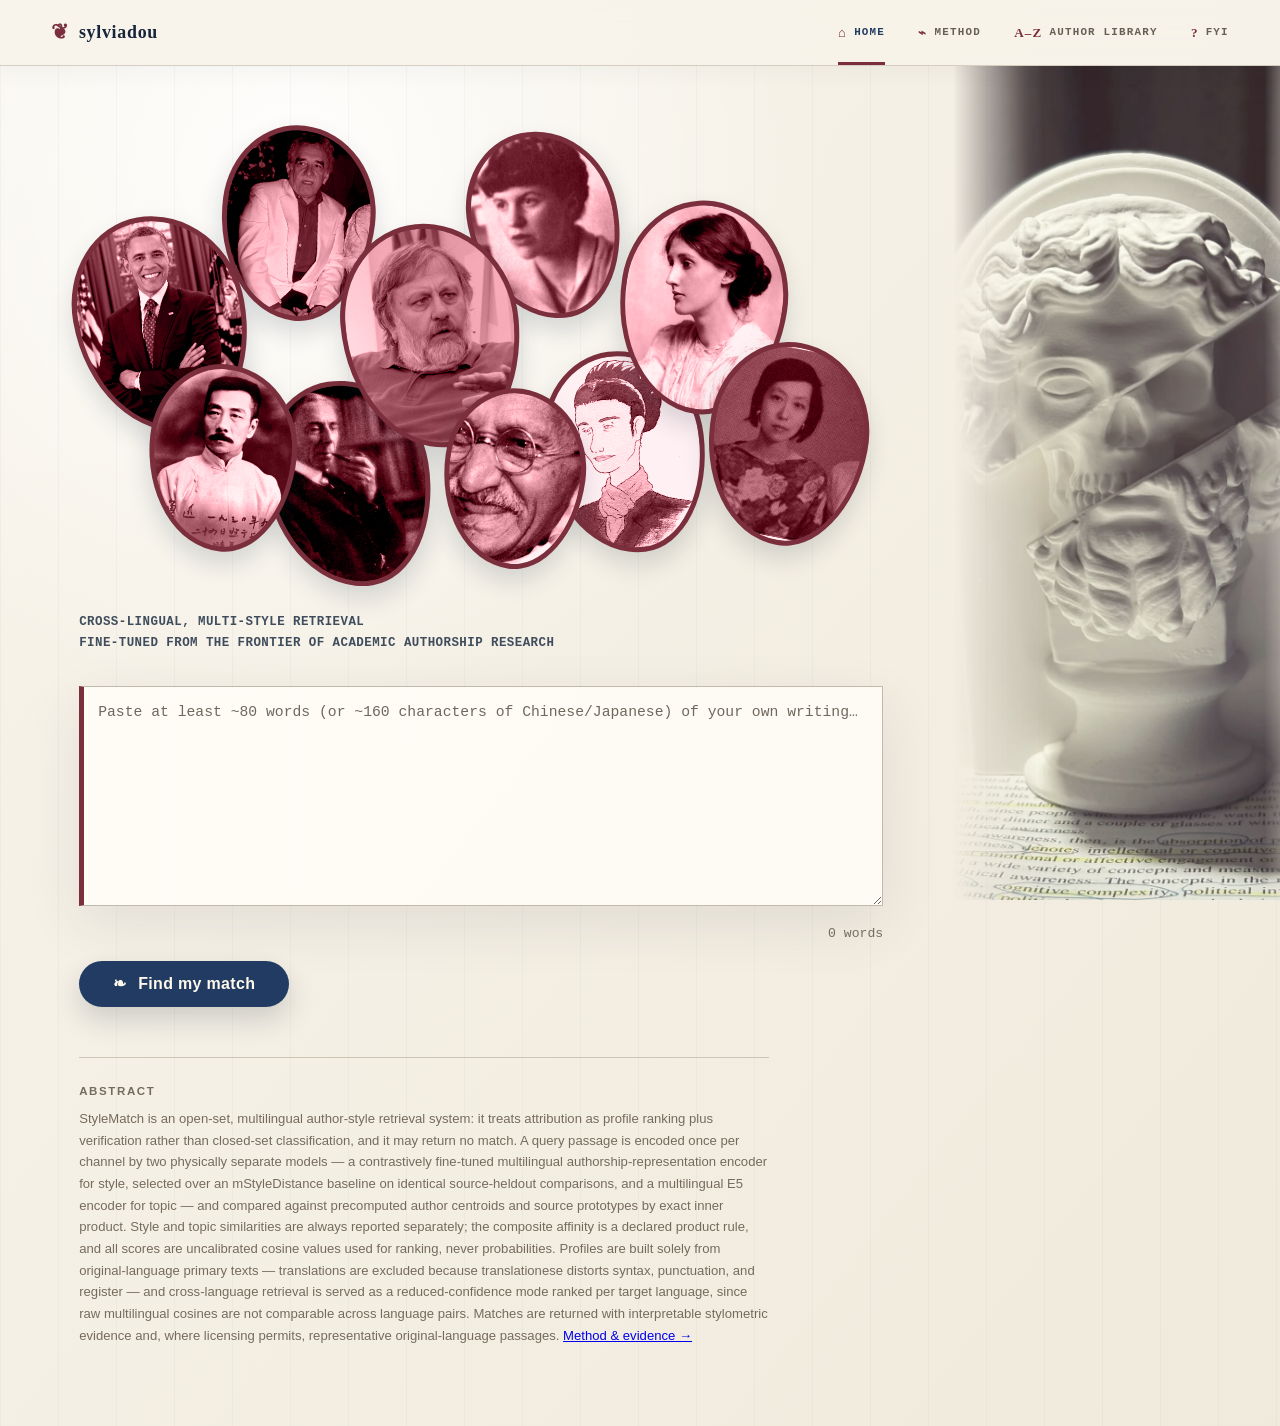
==== commit eb6e9e72: "new method banchmark" ====
--- a/web/static/index.html
+++ b/web/static/index.html
@@ -193,6 +193,7 @@
     <a class="active" href="index.html"><span aria-hidden="true">⌂</span> Home</a>
     <a href="method.html"><span aria-hidden="true">⌁</span> Method</a>
     <a href="authors.html"><span aria-hidden="true">A–Z</span> Author Library</a>
+    <a href="fyi.html"><span aria-hidden="true">?</span> FYI</a>
   </nav>
 </header>
 
--- a/web/static/method-flow.css
+++ b/web/static/method-flow.css
@@ -205,6 +205,163 @@
 .method-prose .model-comparison td:first-child { color: #223d5f; font-family: var(--serif); font-weight: 700; }
 .method-prose .model-comparison tr:nth-child(even) td { background: #f2ede2; }
 .method-prose .model-comparison .metric-pending { color: #756c5e; font-family: var(--mono); font-size: .78rem; font-weight: 700; }
+.performance-figure-shell {
+  width: min(1120px, calc(100vw - 48px));
+  margin: 24px 0 22px 50%;
+  transform: translateX(-50%);
+  overflow-x: auto;
+}
+.method-performance-figure {
+  min-width: 760px;
+  margin: 0;
+  padding: 24px 28px 20px;
+  border: 1px solid #c8bda6;
+  background: #fffdf7;
+  color: #2d3948;
+}
+.method-performance-figure figcaption {
+  display: flex;
+  align-items: baseline;
+  justify-content: space-between;
+  gap: 24px;
+  margin-bottom: 20px;
+  font: 1rem/1.65 var(--serif);
+}
+.method-performance-figure figcaption strong { color: #223d5f; box-shadow: none; }
+.method-performance-figure figcaption span { color: #5c6570; }
+.performance-plot { display: grid; gap: 8px; }
+.performance-row {
+  display: grid;
+  grid-template-columns: minmax(250px, 1.5fr) minmax(350px, 2.7fr) 50px;
+  align-items: center;
+  gap: 16px;
+  min-height: 29px;
+  font: 1rem/1.4 var(--serif);
+}
+.performance-row > strong {
+  color: #31455d;
+  box-shadow: none;
+  font: 700 1rem/1.4 var(--mono);
+  text-align: right;
+}
+.performance-track {
+  position: relative;
+  display: block;
+  height: 20px;
+  background: linear-gradient(to right, transparent calc(25% - .5px), #ded6c7 25%, transparent calc(25% + .5px), transparent calc(50% - .5px), #ded6c7 50%, transparent calc(50% + .5px), transparent calc(75% - .5px), #ded6c7 75%, transparent calc(75% + .5px));
+  border-left: 1px solid #bdb29f;
+  border-right: 1px solid #bdb29f;
+}
+.performance-ci {
+  position: absolute;
+  left: var(--lo);
+  top: 9px;
+  width: calc(var(--hi) - var(--lo));
+  height: 2px;
+  background: #8090a1;
+}
+.performance-ci::before,
+.performance-ci::after {
+  content: "";
+  position: absolute;
+  top: -4px;
+  width: 1px;
+  height: 10px;
+  background: inherit;
+}
+.performance-ci::before { left: 0; }
+.performance-ci::after { right: 0; }
+.performance-point {
+  position: absolute;
+  left: var(--x);
+  top: 5px;
+  width: 10px;
+  height: 10px;
+  border: 2px solid #314f70;
+  border-radius: 50%;
+  background: #fffdf7;
+  transform: translateX(-50%);
+}
+.performance-row.deployed > span:first-child,
+.performance-row.deployed > strong { color: #7a2838; }
+.performance-row.deployed .performance-ci { background: #9a3b4c; }
+.performance-row.deployed .performance-point { border-color: #7a2838; background: #7a2838; }
+.performance-row.numerical-best .performance-point { border-color: #28476c; background: #fffdf7; }
+.performance-axis {
+  display: flex;
+  justify-content: space-between;
+  margin: 0 66px 0 calc(37.5% + 3px);
+  color: #756c5e;
+  font: 1rem/1.4 var(--mono);
+}
+.performance-key {
+  display: flex;
+  justify-content: flex-end;
+  gap: 22px;
+  margin-top: 13px;
+  color: #5c6570;
+  font: 1rem/1.4 var(--serif);
+}
+.performance-key i {
+  display: inline-block;
+  width: 9px;
+  height: 9px;
+  margin-right: 5px;
+  border: 2px solid #28476c;
+  border-radius: 50%;
+  vertical-align: 0;
+}
+.performance-key .key-deployed { border-color: #7a2838; background: #7a2838; }
+.performance-key .key-numerical { background: #fffdf7; }
+.method-prose .performance-table { min-width: 1040px; }
+.method-prose .performance-table caption {
+  padding: 0 0 9px;
+  color: #5c6570;
+  font: 1rem/1.65 var(--serif);
+  text-align: left;
+}
+.method-prose .performance-table th:first-child { width: 26%; }
+.method-prose .performance-table th:nth-child(2) { width: 19%; }
+.method-prose .performance-table th:nth-child(3) { width: 8%; }
+.method-prose .performance-table th:nth-child(4) { width: 19%; }
+.method-prose .performance-table th:nth-child(5) { width: 8%; }
+.method-prose .performance-table th:nth-child(6) { width: 20%; }
+.method-prose .performance-table td.num { color: #30435a; font-weight: 600; }
+.method-prose .performance-table td.num strong { color: #7a2838; box-shadow: none; }
+.method-prose .performance-table .selected-method-row td { background: #eee2da; }
+.model-method-guide {
+  margin: 24px 0 8px;
+  border-top: 1px solid #c8bda6;
+}
+.model-method-guide > h3 {
+  margin: 0;
+  padding: 14px 0 11px;
+  color: #223d5f;
+  font: 600 1rem/1.4 var(--serif);
+}
+.model-method-guide > div {
+  display: grid;
+  grid-template-columns: repeat(2, minmax(0, 1fr));
+  border-top: 1px solid #d7cdbb;
+  border-left: 3px solid #7a2838;
+}
+.model-method-guide article {
+  padding: 15px 18px 16px;
+  border-right: 1px solid #d7cdbb;
+  border-bottom: 1px solid #d7cdbb;
+  background: #fffdf7;
+}
+.model-method-guide article.deployed { background: #eee2da; }
+.model-method-guide h4 {
+  margin: 0 0 5px;
+  color: #223d5f;
+  font: 700 1rem/1.4 var(--serif);
+}
+.model-method-guide article.deployed h4 { color: #7a2838; }
+.model-method-guide p { margin: 0; font: 1rem/1.65 var(--serif); }
+.method-prose .performance-record-table th:first-child { width: 25%; }
+.method-prose .performance-record-table th:nth-child(2) { width: 29%; }
+.method-prose .performance-record-table th:nth-child(3) { width: 46%; }
 .method-tag {
   display: inline-block;
   padding: 3px 7px;
@@ -250,6 +407,7 @@
   .support-flow,
   .method-brief,
   .method-advantage-grid { grid-template-columns: 1fr; }
+  .model-method-guide > div { grid-template-columns: 1fr; }
   .support-flow { gap: 13px; }
   .method-brief { min-height: 0; }
   .method-brief article { padding: 28px 18px; border-top: 1px solid #cfc4ad; border-left: 0; }
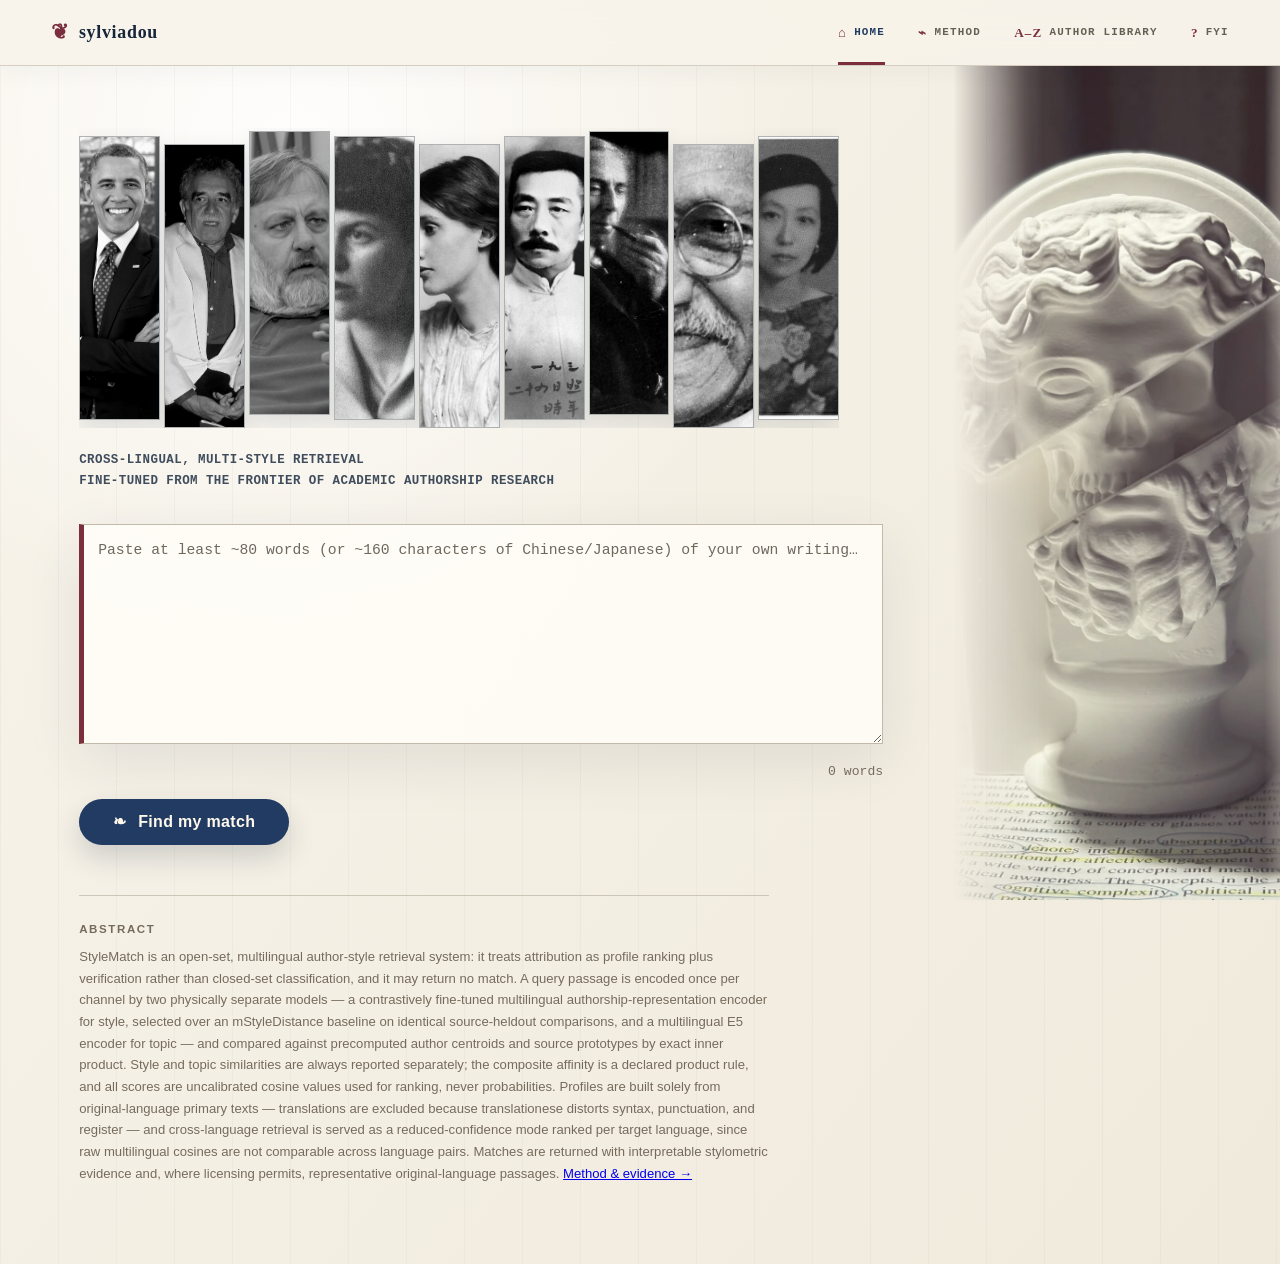
==== commit 5209d8d6: "train new index" ====
--- a/web/static/index.html
+++ b/web/static/index.html
@@ -232,7 +232,6 @@
     <figure class="voice-sticker" title="Lu Xun"><img src="portraits/lu-xun.jpg" alt="Lu Xun" loading="eager"></figure>
     <figure class="voice-sticker" title="Bertrand Russell"><img src="portraits/bertrand-russell.jpg" alt="Bertrand Russell" loading="eager"></figure>
     <figure class="voice-sticker" title="Mahatma Gandhi"><img src="portraits/mahatma-gandhi.jpg" alt="Mahatma Gandhi" loading="eager"></figure>
-    <figure class="voice-sticker" title="Simone de Beauvoir"><img src="portraits/simone-de-beauvoir.jpg" alt="Simone de Beauvoir" loading="eager"></figure>
     <figure class="voice-sticker" title="Eileen Chang"><img src="portraits/eileen-chang.jpg" alt="Eileen Chang" loading="eager"></figure>
   </div>
   <p class="capability-line">Cross-lingual, multi-style retrieval<br><span class="capability-detail">fine-tuned from the frontier of academic authorship research</span></p>
--- a/web/static/site-shell.css
+++ b/web/static/site-shell.css
@@ -137,32 +137,28 @@
 .page-kicker span { margin-right: 6px; font-family: var(--serif); font-size: 1rem; }
 
 .voice-portraits {
+  display: grid;
+  grid-template-columns: repeat(9, minmax(0, 1fr));
+  align-items: stretch;
+  gap: 4px;
+  width: min(760px, 94vw);
+  max-width: 100%;
+  height: clamp(220px, 27vw, 300px);
+  margin: -10px 0 8px;
+  padding: 8px 0;
+  overflow: hidden;
+}
+
+.voice-sticker {
   position: relative;
-  width: min(790px, 94vw);
-  max-width: 100%;
-  height: clamp(340px, 42vw, 470px);
-  margin: -18px 0 2px;
-}
-
-.voice-sticker {
-  --x: 0%;
-  --y: 0%;
-  --size: clamp(104px, 13vw, 164px);
-  --tilt: 0deg;
-  position: absolute;
-  z-index: 2;
-  top: var(--y);
-  left: var(--x);
-  width: var(--size);
-  aspect-ratio: .79;
+  min-width: 0;
+  height: 100%;
   margin: 0;
-  padding: 5px;
   overflow: hidden;
-  border-radius: 47% 53% 45% 55% / 42% 46% 54% 58%;
-  background: var(--wine);
-  box-shadow: 0 12px 25px rgb(22 41 63 / .16);
-  transform: rotate(var(--tilt));
-  transform-origin: 50% 82%;
+  border: 1px solid rgb(31 58 95 / .24);
+  border-radius: 0;
+  background: #ddd8cc;
+  box-shadow: 0 10px 24px rgb(22 41 63 / .12);
   transition: transform .2s ease, filter .2s ease;
 }
 
@@ -170,27 +166,21 @@
   width: 100%;
   height: 100%;
   object-fit: cover;
-  border-radius: inherit;
-  filter: grayscale(1) contrast(1.18) brightness(.96);
-  mix-blend-mode: luminosity;
+  border-radius: 0;
+  filter: grayscale(1) contrast(1.12) brightness(.98);
 }
 
 .voice-sticker:hover {
   z-index: 20;
-  filter: contrast(1.05);
-  transform: translateY(-7px) rotate(var(--tilt)) scale(1.045);
-}
-
-.voice-sticker:nth-child(1) { --x: 1%; --y: 20%; --size: clamp(116px, 14vw, 172px); --tilt: -10deg; z-index: 6; }
-.voice-sticker:nth-child(2) { --x: 17%; --y: 1%; --size: clamp(106px, 12.5vw, 154px); --tilt: 7deg; z-index: 3; }
-.voice-sticker:nth-child(3) { --x: 34%; --y: 22%; --size: clamp(122px, 14vw, 178px); --tilt: -5deg; z-index: 8; }
-.voice-sticker:nth-child(4) { --x: 51%; --y: 2%; --size: clamp(102px, 12vw, 150px); --tilt: -12deg; z-index: 4; }
-.voice-sticker:nth-child(5) { --x: 67%; --y: 17%; --size: clamp(112px, 13.5vw, 168px); --tilt: 9deg; z-index: 7; }
-.voice-sticker:nth-child(6) { --x: 8%; --y: 52%; --size: clamp(102px, 12vw, 148px); --tilt: 6deg; z-index: 9; }
-.voice-sticker:nth-child(7) { --x: 25%; --y: 55%; --size: clamp(112px, 13vw, 164px); --tilt: -9deg; z-index: 5; }
-.voice-sticker:nth-child(8) { --x: 45%; --y: 57%; --size: clamp(96px, 11.5vw, 142px); --tilt: 8deg; z-index: 10; }
-.voice-sticker:nth-child(9) { --x: 60%; --y: 49%; --size: clamp(108px, 13vw, 160px); --tilt: -7deg; z-index: 6; }
-.voice-sticker:nth-child(10) { --x: 78%; --y: 47%; --size: clamp(108px, 13vw, 160px); --tilt: 11deg; z-index: 11; }
+  filter: contrast(1.04);
+  transform: translateY(-4px) scale(1.025);
+}
+
+.voice-sticker:nth-child(2),
+.voice-sticker:nth-child(5),
+.voice-sticker:nth-child(8) { transform: translateY(8px); }
+.voice-sticker:nth-child(3),
+.voice-sticker:nth-child(7) { transform: translateY(-5px); }
 
 .voice-sticker:nth-child(1) img { object-position: 50% 24%; }
 .voice-sticker:nth-child(2) img { object-position: 50% 28%; }
@@ -201,7 +191,6 @@
 .voice-sticker:nth-child(7) img { object-position: 50% 22%; }
 .voice-sticker:nth-child(8) img { object-position: 50% 28%; }
 .voice-sticker:nth-child(9) img { object-position: 50% 22%; }
-.voice-sticker:nth-child(10) img { object-position: 50% 20%; }
 
 .capability-line {
   max-width: 650px;
@@ -516,8 +505,7 @@
   body.stylematch-atmosphere::after { display: none; }
   .home-main { padding: 42px 18px 68px; }
   .input-panel { min-height: 0; }
-  .voice-portraits { width: 100%; height: 440px; margin-top: -28px; }
-  .voice-sticker { --size: 94px; }
+  .voice-portraits { width: 100%; height: 220px; margin-top: -18px; gap: 2px; }
   .art-ribbon { display: none; }
   body.results-mode .home-main { width: auto; margin: 0; padding: 18px 12px 50px; }
   body.results-mode #output { padding: 24px 15px; }
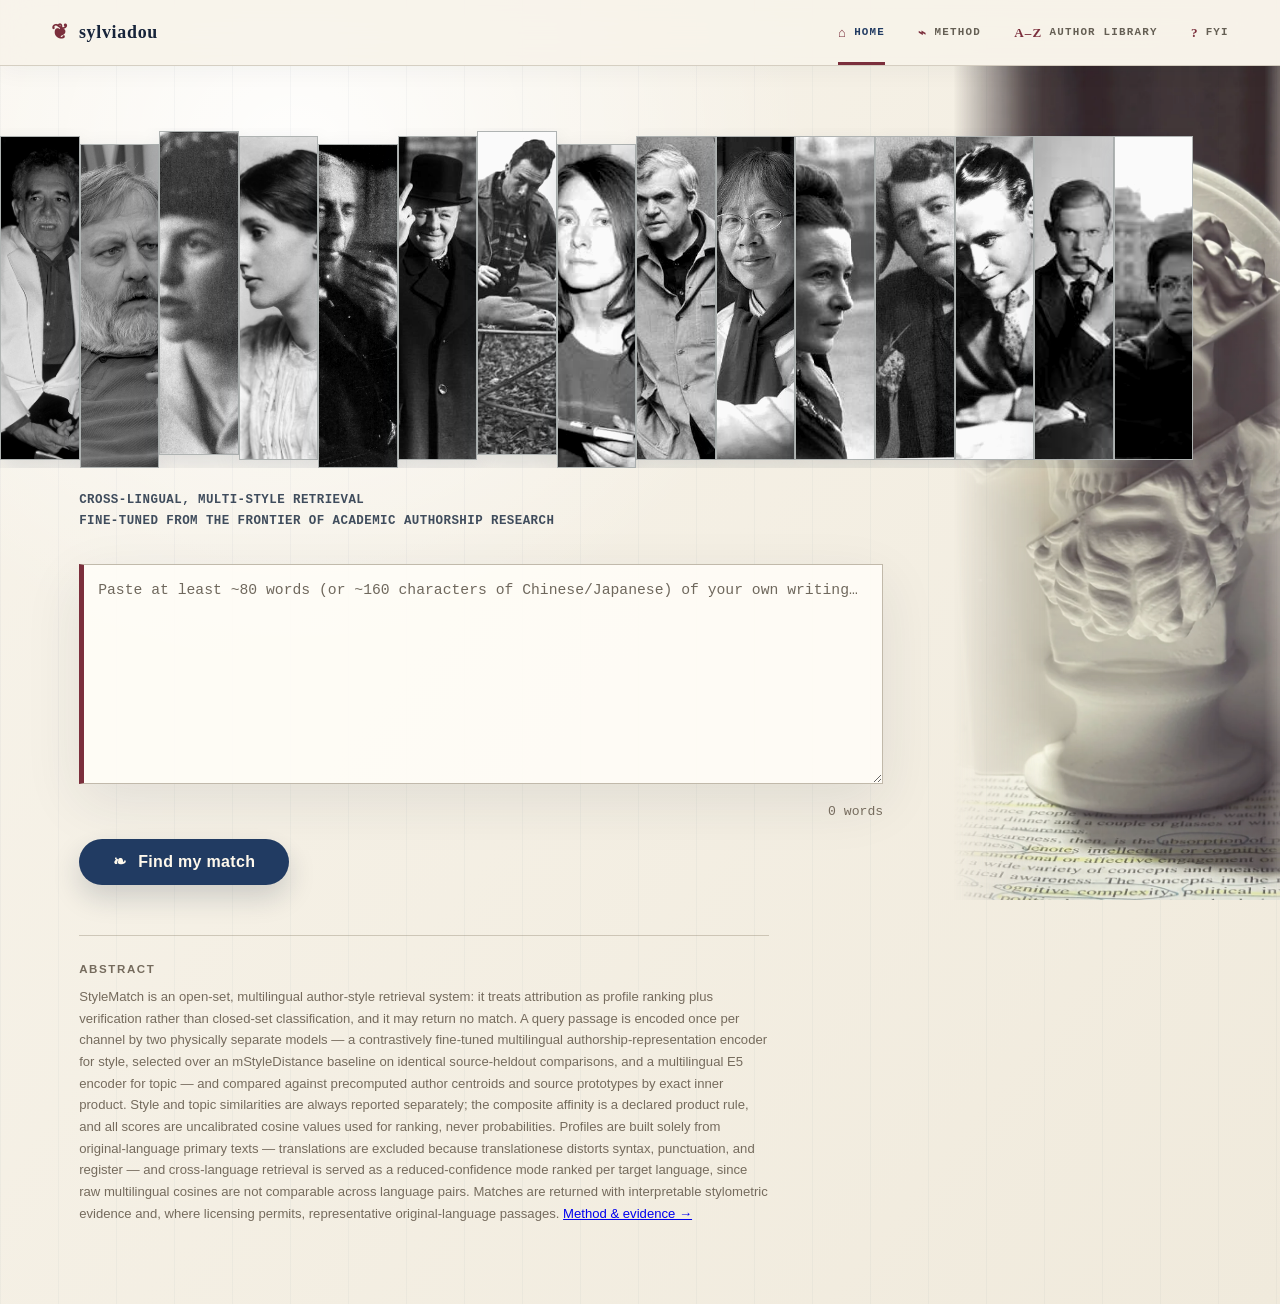
==== commit 101e3acb: "Update StyleMatch web design and FYI" ====
--- a/web/static/index.html
+++ b/web/static/index.html
@@ -184,7 +184,7 @@
   }
 </style>
 <link rel="stylesheet" href="method-flow.css">
-<link rel="stylesheet" href="site-shell.css">
+<link rel="stylesheet" href="site-shell.css?v=20260723-4">
 </head>
 <body class="page-home stylematch-atmosphere">
 <header class="site-header">
@@ -197,6 +197,11 @@
   </nav>
 </header>
 
+<div class="voice-line-stage" aria-live="polite">
+  <blockquote id="voice-line"></blockquote>
+  <cite id="voice-credit"></cite>
+</div>
+
 <aside class="art-ribbon" aria-hidden="true">
   <span class="art-strip art-wave"></span>
   <span class="art-strip art-bedroom"></span>
@@ -206,33 +211,32 @@
 
 <section class="loading-theatre" id="match-transition" role="status" aria-live="polite" hidden>
   <div class="transition-gallery" aria-hidden="true">
-    <span class="transition-strip transition-wave"></span>
-    <span class="transition-strip transition-bedroom"></span>
-    <span class="transition-strip transition-lanting"></span>
-    <span class="transition-strip transition-wanderer"></span>
-    <span class="transition-strip transition-impression"></span>
-    <span class="transition-strip transition-autumn"></span>
-    <span class="transition-strip transition-shahnama"></span>
-    <span class="transition-strip transition-score"></span>
+    <span class="transition-artwork" id="transition-artwork"></span>
   </div>
   <article class="typed-manuscript">
     <p class="typed-passage" id="transition-passage"></p>
-    <footer class="typed-credit"><cite id="transition-work"></cite><span id="transition-author"></span></footer>
   </article>
+  <footer class="typed-credit"><cite id="transition-work"></cite><span id="transition-author"></span></footer>
 </section>
 
 <main class="home-main">
   <section class="input-panel" aria-label="StyleMatch passage input">
   <div class="voice-portraits" aria-label="Voices across languages and forms">
-    <figure class="voice-sticker" title="Barack Obama"><img src="portraits/barack-obama.jpg" alt="Barack Obama" loading="eager"></figure>
     <figure class="voice-sticker" title="Gabriel García Márquez"><img src="portraits/gabriel-garcia-marquez.jpg" alt="Gabriel García Márquez" loading="eager"></figure>
     <figure class="voice-sticker" title="Slavoj Žižek"><img src="portraits/slavoj-zizek.jpg" alt="Slavoj Žižek" loading="eager"></figure>
     <figure class="voice-sticker" title="Sylvia Plath"><img src="portraits/sylvia-plath.jpg" alt="Sylvia Plath" loading="eager"></figure>
     <figure class="voice-sticker" title="Virginia Woolf"><img src="portraits/virginia-woolf.jpg" alt="Virginia Woolf" loading="eager"></figure>
-    <figure class="voice-sticker" title="Lu Xun"><img src="portraits/lu-xun.jpg" alt="Lu Xun" loading="eager"></figure>
     <figure class="voice-sticker" title="Bertrand Russell"><img src="portraits/bertrand-russell.jpg" alt="Bertrand Russell" loading="eager"></figure>
-    <figure class="voice-sticker" title="Mahatma Gandhi"><img src="portraits/mahatma-gandhi.jpg" alt="Mahatma Gandhi" loading="eager"></figure>
-    <figure class="voice-sticker" title="Eileen Chang"><img src="portraits/eileen-chang.jpg" alt="Eileen Chang" loading="eager"></figure>
+    <figure class="voice-sticker" title="Winston Churchill"><img src="portraits/winston-churchill.jpeg" alt="Winston Churchill" loading="eager"></figure>
+    <figure class="voice-sticker" title="Albert Camus"><img src="portraits/albert-camus.jpeg" alt="Albert Camus" loading="eager"></figure>
+    <figure class="voice-sticker" title="Annie Ernaux"><img src="portraits/annie-ernaux.jpeg" alt="Annie Ernaux" loading="eager"></figure>
+    <figure class="voice-sticker" title="Milan Kundera"><img src="portraits/milan-kundera.jpeg" alt="Milan Kundera" loading="eager"></figure>
+    <figure class="voice-sticker" title="Can Xue"><img src="portraits/can-xue.jpeg" alt="Can Xue" loading="eager"></figure>
+    <figure class="voice-sticker" title="Simone de Beauvoir"><img src="portraits/simone-de-beauvoir-photo.jpeg" alt="Simone de Beauvoir" loading="eager"></figure>
+    <figure class="voice-sticker" title="Oscar Wilde"><img src="portraits/oscar-wilde.jpeg" alt="Oscar Wilde" loading="eager"></figure>
+    <figure class="voice-sticker" title="F. Scott Fitzgerald"><img src="portraits/f-scott-fitzgerald.jpeg" alt="F. Scott Fitzgerald" loading="eager"></figure>
+    <figure class="voice-sticker" title="Evelyn Waugh"><img src="portraits/evelyn-waugh.jpeg" alt="Evelyn Waugh" loading="eager"></figure>
+    <figure class="voice-sticker" title="Qiu Miaojin"><img src="portraits/qiu-miaojin.jpeg" alt="Qiu Miaojin" loading="eager"></figure>
   </div>
   <p class="capability-line">Cross-lingual, multi-style retrieval<br><span class="capability-detail">fine-tuned from the frontier of academic authorship research</span></p>
 
@@ -280,15 +284,30 @@
 const textEl = $("text"), output = $("output"), goBtn = $("go"),
       clearBtn = $("clear"), sheet = $("export-sheet"),
       transitionEl = $("match-transition"),
+      transitionArtworkEl = $("transition-artwork"),
       transitionPassageEl = $("transition-passage"),
       transitionWorkEl = $("transition-work"),
-      transitionAuthorEl = $("transition-author");
+      transitionAuthorEl = $("transition-author"),
+      voiceLineEl = $("voice-line"),
+      voiceCreditEl = $("voice-credit");
 
 let lastData = null, lastText = "";
 let lastTransitionIndex = -1;
+let lastTransitionArtworkIndex = -1;
+let activeTransitionDurationMs = 21000;
 
 const TRANSITION_MIN_MS = 10000;
-const TRANSITION_EXCERPT_RATIO = 2 / 3;
+const TRANSITION_ARTWORKS = [
+  "art/transition/verrio-sea-triumph.jpg",
+  "art/transition/ljubljana-baroque.jpg",
+  "art/transition/aris-and-mars.jpeg",
+  "art/transition/marc-dalessio.jpeg",
+  "art/transition/monet.jpeg",
+  "art/transition/raphael.webp",
+  "art/transition/rocky.jpg",
+  "art/transition/saint-jerome.jpeg",
+  "art/transition/turner.jpeg",
+];
 const TRANSITION_PASSAGES = [
   {
     author: "Anonymous",
@@ -341,6 +360,69 @@
     text: `La Nature est un temple où de vivants piliers laissent parfois sortir de confuses paroles; l'homme y passe à travers des forêts de symboles qui l'observent avec des regards familiers. Comme de longs échos qui de loin se confondent dans une ténébreuse et profonde unité, vaste comme la nuit et comme la clarté, les parfums, les couleurs et les sons se répondent. Il est des parfums frais comme des chairs d'enfants, doux comme les hautbois, verts comme les prairies.`,
   },
 ];
+
+const VOICE_LINES = {
+  "Evelyn Waugh": ["“Contra mundum.”", "Brideshead Revisited · 1945"],
+  "Winston Churchill": ["“Blood, toil, tears and sweat.”", "House of Commons speech · 13 May 1940"],
+  "F. Scott Fitzgerald": ["“So we beat on, boats against the current, borne back ceaselessly into the past.”", "The Great Gatsby · 1925"],
+  "Virginia Woolf": ["“I am rooted, but I flow.”", "The Waves · 1931"],
+  "Gabriel García Márquez": ["“Entonces se dijo que todo aquello no era más que una vanidad, y cerró la ventana.”", "El amor en los tiempos del cólera · 1985"],
+  "Slavoj Žižek": ["“Reality is the ultimate fetish – we cling to it as a way to avoid the traumatic dimension of the real.”", "The Sublime Object of Ideology · 1989"],
+  "Sylvia Plath": ["“Dying is an art, like everything else. I do it exceptionally well.”", "Lady Lazarus"],
+  "Bertrand Russell": ["“To fear love is to fear life.”", "Marriage and Morals · 1929"],
+  "Albert Camus": ["“J’avais cru que je pourrais me promener sur la plage, mais le soleil était trop fort.”", "L’Étranger · 1942"],
+  "Annie Ernaux": ["“Le temps n’existait plus que par rapport à lui.”", "Passion simple"],
+  "Milan Kundera": ["“Einmal ist keinmal.”", "Die unerträgliche Leichtigkeit des Seins · 1984"],
+  "Can Xue": ["“我总是在黑暗里行走，但我不怕，因为黑暗是我自己的。”", "《苍老的浮云》· 1986"],
+  "Simone de Beauvoir": ["“Je suis seule, mais je suis libre.”", "L’Invitée · 1943"],
+  "Oscar Wilde": ["“The only way to get rid of temptation is to yield to it.”", "The Picture of Dorian Gray · 1890"],
+  "Qiu Miaojin": ["“爱人是地狱，被爱也是地狱，但又不能不往地狱里去。”", "《鳄鱼手记》· 1994"],
+};
+
+let voiceTypingTimer = null;
+let voiceHideTimer = null;
+function typeVoiceLine(name) {
+  const entry = VOICE_LINES[name];
+  if (!entry) return;
+  clearInterval(voiceTypingTimer);
+  clearTimeout(voiceHideTimer);
+  voiceLineEl.textContent = "";
+  voiceCreditEl.textContent = entry[1];
+  const x = Math.random() * 100;
+  const y = Math.random() * 100;
+  const xShift = x < 33 ? "0%" : x > 67 ? "-100%" : "-50%";
+  const yShift = y < 33 ? "0%" : y > 67 ? "-100%" : "-50%";
+  voiceLineEl.parentElement.style.left = `${x}%`;
+  voiceLineEl.parentElement.style.top = `${y}%`;
+  voiceLineEl.parentElement.style.setProperty("--voice-x-shift", xShift);
+  voiceLineEl.parentElement.style.setProperty("--voice-y-shift", yShift);
+  voiceLineEl.parentElement.classList.add("is-visible", "is-typing");
+  const glyphs = Array.from(entry[0]);
+  let position = 0;
+  voiceTypingTimer = setInterval(() => {
+    voiceLineEl.textContent += glyphs[position++];
+    if (position >= glyphs.length) {
+      clearInterval(voiceTypingTimer);
+      voiceLineEl.parentElement.classList.remove("is-typing");
+    }
+  }, 112);
+}
+
+function deferVoiceLineHide() {
+  clearTimeout(voiceHideTimer);
+  voiceHideTimer = setTimeout(() => {
+    clearInterval(voiceTypingTimer);
+    voiceLineEl.parentElement.classList.remove("is-visible", "is-typing");
+  }, 8000);
+}
+
+document.querySelectorAll(".voice-sticker").forEach((portrait) => {
+  portrait.tabIndex = 0;
+  portrait.addEventListener("mouseenter", () => typeVoiceLine(portrait.title));
+  portrait.addEventListener("focus", () => typeVoiceLine(portrait.title));
+  portrait.addEventListener("mouseleave", deferVoiceLineHide);
+  portrait.addEventListener("blur", deferVoiceLineHide);
+});
 
 function updateCounter() {
   const t = textEl.value.trim();
@@ -393,37 +475,38 @@
 };
 
 function showMatchTransition() {
+  clearTimeout(voiceHideTimer);
+  clearInterval(voiceTypingTimer);
+  voiceLineEl.parentElement.classList.remove("is-visible", "is-typing");
   transitionEl.hidden = false;
   transitionEl.classList.remove("is-reading", "is-revealing");
   let index;
   do index = Math.floor(Math.random() * TRANSITION_PASSAGES.length);
   while (TRANSITION_PASSAGES.length > 1 && index === lastTransitionIndex);
   lastTransitionIndex = index;
+  let artworkIndex;
+  do artworkIndex = Math.floor(Math.random() * TRANSITION_ARTWORKS.length);
+  while (TRANSITION_ARTWORKS.length > 1 && artworkIndex === lastTransitionArtworkIndex);
+  lastTransitionArtworkIndex = artworkIndex;
+  transitionArtworkEl.style.backgroundImage = `url("${TRANSITION_ARTWORKS[artworkIndex]}")`;
   const passage = TRANSITION_PASSAGES[index];
   transitionPassageEl.textContent = "";
   transitionPassageEl.setAttribute("aria-label", passage.text);
   transitionWorkEl.textContent = passage.work;
   transitionAuthorEl.textContent = passage.author;
+  const formattedPassage = formatTransitionPassage(passage.text);
+  activeTransitionDurationMs = Math.max(12900, Array.from(passage.text).length * 34);
+  transitionEl.style.setProperty("--transition-scroll-duration", `${activeTransitionDurationMs}ms`);
   void transitionEl.offsetWidth;
   transitionEl.classList.add("is-reading");
   document.body.classList.add("matching-mode");
-  transitionPassageEl.textContent = formatTransitionPassage(excerptTransitionPassage(passage.text));
+  transitionPassageEl.textContent = formattedPassage;
 }
 
 function hideMatchTransition() {
   transitionEl.hidden = true;
   transitionEl.classList.remove("is-reading", "is-revealing");
   document.body.classList.remove("matching-mode");
-}
-
-function excerptTransitionPassage(text) {
-  const glyphs = Array.from(text);
-  const limit = Math.max(1, Math.floor(glyphs.length * TRANSITION_EXCERPT_RATIO));
-  const excerpt = glyphs.slice(0, limit).join("");
-  const boundaries = ["。", "！", "？", ". ", "! ", "? "]
-    .map(mark => excerpt.lastIndexOf(mark));
-  const boundary = Math.max(...boundaries);
-  return boundary > limit * .65 ? excerpt.slice(0, boundary + 1).trim() : excerpt.trim();
 }
 
 function formatTransitionPassage(text) {
--- a/web/static/method-flow.css
+++ b/web/static/method-flow.css
@@ -362,6 +362,18 @@
 .method-prose .performance-record-table th:first-child { width: 25%; }
 .method-prose .performance-record-table th:nth-child(2) { width: 29%; }
 .method-prose .performance-record-table th:nth-child(3) { width: 46%; }
+.method-prose .method-descriptions-table { min-width: 760px; table-layout: fixed; }
+.method-prose .method-descriptions-table th:first-child { width: 31%; }
+.method-prose .method-descriptions-table th:nth-child(2) { width: 69%; }
+.method-prose .method-descriptions-table th,
+.method-prose .method-descriptions-table td { padding: 13px 16px; }
+.method-prose .method-descriptions-table td:first-child {
+  color: #223d5f;
+  font: 600 1rem/1.45 var(--serif);
+}
+.method-prose .method-descriptions-table td:nth-child(2) {
+  font: 1rem/1.6 var(--serif);
+}
 .method-tag {
   display: inline-block;
   padding: 3px 7px;
--- a/web/static/site-shell.css
+++ b/web/static/site-shell.css
@@ -137,14 +137,16 @@
 .page-kicker span { margin-right: 6px; font-family: var(--serif); font-size: 1rem; }
 
 .voice-portraits {
+  --home-content-offset: calc(max(4vw, calc((100vw - 1230px) / 2)) + 28px);
   display: grid;
-  grid-template-columns: repeat(9, minmax(0, 1fr));
+  position: relative;
+  grid-template-columns: repeat(15, minmax(0, 1fr));
   align-items: stretch;
-  gap: 4px;
-  width: min(760px, 94vw);
-  max-width: 100%;
-  height: clamp(220px, 27vw, 300px);
-  margin: -10px 0 8px;
+  gap: 0;
+  width: min(calc(1114px + var(--home-content-offset)), 100vw);
+  max-width: none;
+  height: clamp(260px, 31vw, 340px);
+  margin: -10px 0 8px calc(-1 * var(--home-content-offset));
   padding: 8px 0;
   overflow: hidden;
 }
@@ -184,13 +186,65 @@
 
 .voice-sticker:nth-child(1) img { object-position: 50% 24%; }
 .voice-sticker:nth-child(2) img { object-position: 50% 28%; }
-.voice-sticker:nth-child(3) img { object-position: 50% 25%; }
-.voice-sticker:nth-child(4) img { object-position: 50% 32%; }
+.voice-sticker:nth-child(3) img { object-position: 42% 25%; }
+.voice-sticker:nth-child(4) img { object-position: 42% 32%; }
 .voice-sticker:nth-child(5) img { object-position: 50% 25%; }
 .voice-sticker:nth-child(6) img { object-position: 50% 23%; }
 .voice-sticker:nth-child(7) img { object-position: 50% 22%; }
 .voice-sticker:nth-child(8) img { object-position: 50% 28%; }
 .voice-sticker:nth-child(9) img { object-position: 50% 22%; }
+.voice-sticker:nth-child(10) img { object-position: 50% 25%; }
+.voice-sticker:nth-child(11) img { object-position: 42% 24%; }
+.voice-sticker:nth-child(13) img { object-position: 50% 20%; }
+.voice-sticker:nth-child(14) img { object-position: 50% 23%; }
+.voice-sticker:nth-child(15) img { object-position: 50% 28%; }
+
+.voice-line-stage {
+  position: fixed;
+  z-index: 49;
+  top: 0;
+  left: 0;
+  width: max-content;
+  max-width: min(68vw, 900px);
+  padding: 0;
+  pointer-events: none;
+  opacity: 0;
+  transform: translate(var(--voice-x-shift, 0%), var(--voice-y-shift, 0%));
+  background: transparent;
+  box-shadow: none;
+  text-align: center;
+  transition: opacity 1.2s ease, transform .28s ease;
+}
+.voice-line-stage.is-visible {
+  opacity: 1;
+  transform: translate(var(--voice-x-shift, 0%), var(--voice-y-shift, 0%));
+}
+.voice-line-stage blockquote {
+  display: inline;
+  margin: 0;
+  color: #aa3450;
+  font: 600 clamp(2.75rem, 4.65vw, 3.75rem)/1.12 var(--serif);
+  letter-spacing: .012em;
+}
+.voice-line-stage.is-typing blockquote::after {
+  content: "";
+  display: inline-block;
+  width: 2px;
+  height: 1em;
+  margin-left: 4px;
+  background: #aa3450;
+  vertical-align: -.12em;
+  animation: voice-caret .62s steps(1, end) infinite;
+}
+.voice-line-stage cite {
+  display: block;
+  margin-top: 7px;
+  color: #4e5966;
+  font: 700 .95rem/1.4 var(--mono);
+  letter-spacing: .08em;
+  text-transform: uppercase;
+}
+@keyframes voice-caret { 50% { opacity: 0; } }
 
 .capability-line {
   max-width: 650px;
@@ -370,30 +424,15 @@
 .transition-gallery {
   position: absolute;
   inset: 0;
-  display: grid;
-  grid-template-columns: repeat(8, minmax(0, 1fr));
-}
-.transition-strip {
-  min-width: 0;
-  border-right: 1px solid rgb(255 255 255 / .22);
+}
+.transition-artwork {
+  position: absolute;
+  inset: 0;
   background-position: center;
   background-size: cover;
-  filter: saturate(.82) contrast(1.08) brightness(.72);
-}
-.transition-wave { background-image: url("art/great-wave.jpg"); }
-.transition-bedroom { background-image: url("art/bedroom.jpg"); }
-.transition-lanting { background-image: url("lantingxu.jpg"); }
-.transition-wanderer { background-image: url("art/wanderer.jpg"); }
-.transition-impression { background-image: url("art/impression-sunrise.jpg"); }
-.transition-autumn { background-image: url("art/autumn-landscape.jpg"); }
-.transition-shahnama { background-image: url("art/shahnama.jpg"); }
-.transition-score { background-image: url("art/beethoven-score.jpg"); }
-.transition-bedroom,
-.transition-lanting,
-.transition-autumn,
-.transition-shahnama { border-right: 0; }
-.transition-lanting,
-.transition-shahnama { background-size: auto 155%; }
+  background-repeat: no-repeat;
+  filter: saturate(.88) contrast(1.06) brightness(.64);
+}
 
 .typed-manuscript {
   position: absolute;
@@ -409,30 +448,32 @@
 .loading-theatre.is-reading .typed-manuscript { animation: passage-arrive .45s ease-out forwards; }
 .typed-passage {
   position: absolute;
-  top: 100%;
+  top: 62%;
   right: 11%;
   left: 11%;
   margin: 0;
   color: #efe5ce;
-  font: clamp(.78rem, 1.18vmin, 1rem)/1.72 var(--serif);
+  font: clamp(1rem, 1.48vmin, 1.28rem)/1.72 var(--serif);
   letter-spacing: .018em;
   text-align: center;
   text-shadow: 0 2px 16px rgb(0 0 0 / .38);
   white-space: pre-wrap;
 }
-.loading-theatre.is-reading .typed-passage { animation: subtitle-scroll 9.1s .35s linear forwards; }
+.loading-theatre.is-reading .typed-passage {
+  animation: subtitle-scroll var(--transition-scroll-duration, 12900ms) .2s linear forwards;
+}
 .typed-credit {
-  position: absolute;
+  position: fixed;
   z-index: 2;
-  right: 16px;
-  bottom: 12px;
+  right: 4vw;
+  bottom: 1.2vh;
   display: flex;
   align-items: flex-end;
   justify-content: flex-end;
   gap: 8px;
   margin: 0;
-  padding: 20px 0 0 26px;
-  background: linear-gradient(135deg, transparent, rgb(17 28 45 / .58) 48%);
+  padding: 0;
+  background: transparent;
   color: #d7c6a4;
   font: 700 .64rem/1.45 var(--mono);
   letter-spacing: .1em;
@@ -446,7 +487,7 @@
 @keyframes passage-arrive { to { opacity: 1; } }
 @keyframes subtitle-scroll {
   from { transform: translateY(0); }
-  to { transform: translateY(calc(-100% - 48vmin)); }
+  to { transform: translateY(calc(-100% + 18vmin)); }
 }
 @keyframes gallery-release { to { opacity: 0; } }
 
@@ -505,7 +546,15 @@
   body.stylematch-atmosphere::after { display: none; }
   .home-main { padding: 42px 18px 68px; }
   .input-panel { min-height: 0; }
-  .voice-portraits { width: 100%; height: 220px; margin-top: -18px; gap: 2px; }
+  .voice-portraits {
+    --home-content-offset: 18px;
+    width: calc(100% + var(--home-content-offset) + 60px);
+    height: 260px;
+    margin-top: -18px;
+    gap: 0;
+  }
+  .voice-line-stage { width: max-content; max-width: min(88vw, 560px); padding: 0; }
+  .voice-line-stage blockquote { font-size: clamp(1.8rem, 8vw, 2.7rem); }
   .art-ribbon { display: none; }
   body.results-mode .home-main { width: auto; margin: 0; padding: 18px 12px 50px; }
   body.results-mode #output { padding: 24px 15px; }
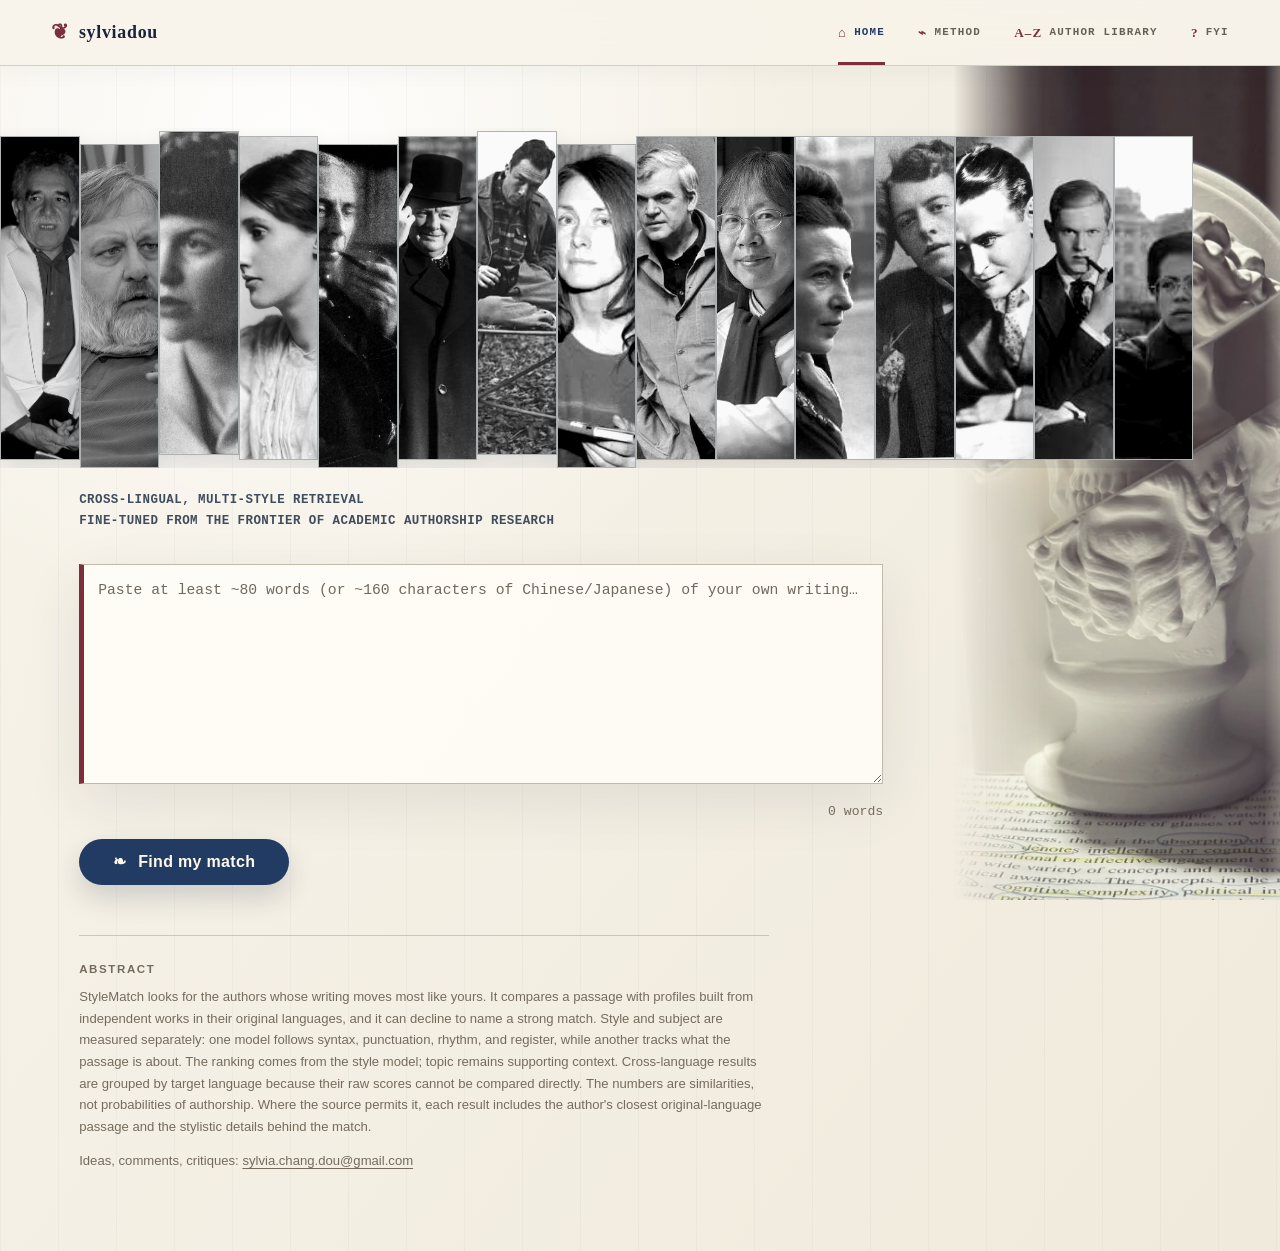
==== commit 3fc720cc: "fix api" ====
--- a/web/static/index.html
+++ b/web/static/index.html
@@ -136,6 +136,8 @@
   footer h2 { font-size: .72rem; letter-spacing: .14em; text-transform: uppercase;
               color: var(--muted); margin: 0 0 8px; }
   footer p { margin: 0; line-height: 1.65; }
+  footer .footer-contact { margin-top: 12px; }
+  footer .footer-contact a { color: inherit; text-underline-offset: 3px; }
   .spinner { text-align: center; padding: 30px; color: var(--muted); }
 
   /* Export sheet: fixed light palette independent of the site theme — white
@@ -253,22 +255,18 @@
 
   <footer>
     <h2>Abstract</h2>
-    <p>StyleMatch is an open-set, multilingual author-style retrieval system: it treats
-    attribution as profile ranking plus verification rather than closed-set classification,
-    and it may return no match. A query passage is encoded once per channel by two physically
-    separate models — a contrastively fine-tuned multilingual authorship-representation
-    encoder for style, selected over an mStyleDistance baseline on identical source-heldout
-    comparisons, and a multilingual E5 encoder for topic — and compared against precomputed
-    author centroids and source prototypes by exact inner product. Style and topic
-    similarities are always reported separately; the composite affinity is a declared product
-    rule, and all scores are uncalibrated cosine values used for ranking, never probabilities.
-    Profiles are built solely from original-language primary texts — translations are
-    excluded because translationese distorts syntax, punctuation, and register — and
-    cross-language retrieval is served as a reduced-confidence mode ranked per target
-    language, since raw multilingual cosines are not comparable across language pairs.
-    Matches are returned with interpretable stylometric evidence and, where licensing
-    permits, representative original-language passages.
-    <a href="method.html">Method &amp; evidence &rarr;</a></p>
+    <p>StyleMatch looks for the authors whose writing moves most like yours. It compares a
+    passage with profiles built from independent works in their original languages, and it
+    can decline to name a strong match. Style and subject are measured separately: one model
+    follows syntax, punctuation, rhythm, and register, while another tracks what the passage
+    is about. The ranking comes from the style model; topic remains supporting context.
+    Cross-language results are grouped by target language because their raw scores cannot be
+    compared directly. The numbers are similarities, not probabilities of authorship.
+    Where the source permits it, each result includes the author's closest original-language
+    passage and the stylistic details behind the match.</p>
+    <p class="footer-contact">Ideas, comments, critiques:
+      <a href="mailto:sylvia.chang.dou@gmail.com">sylvia.chang.dou@gmail.com</a>
+    </p>
   </footer>
 </main>
 
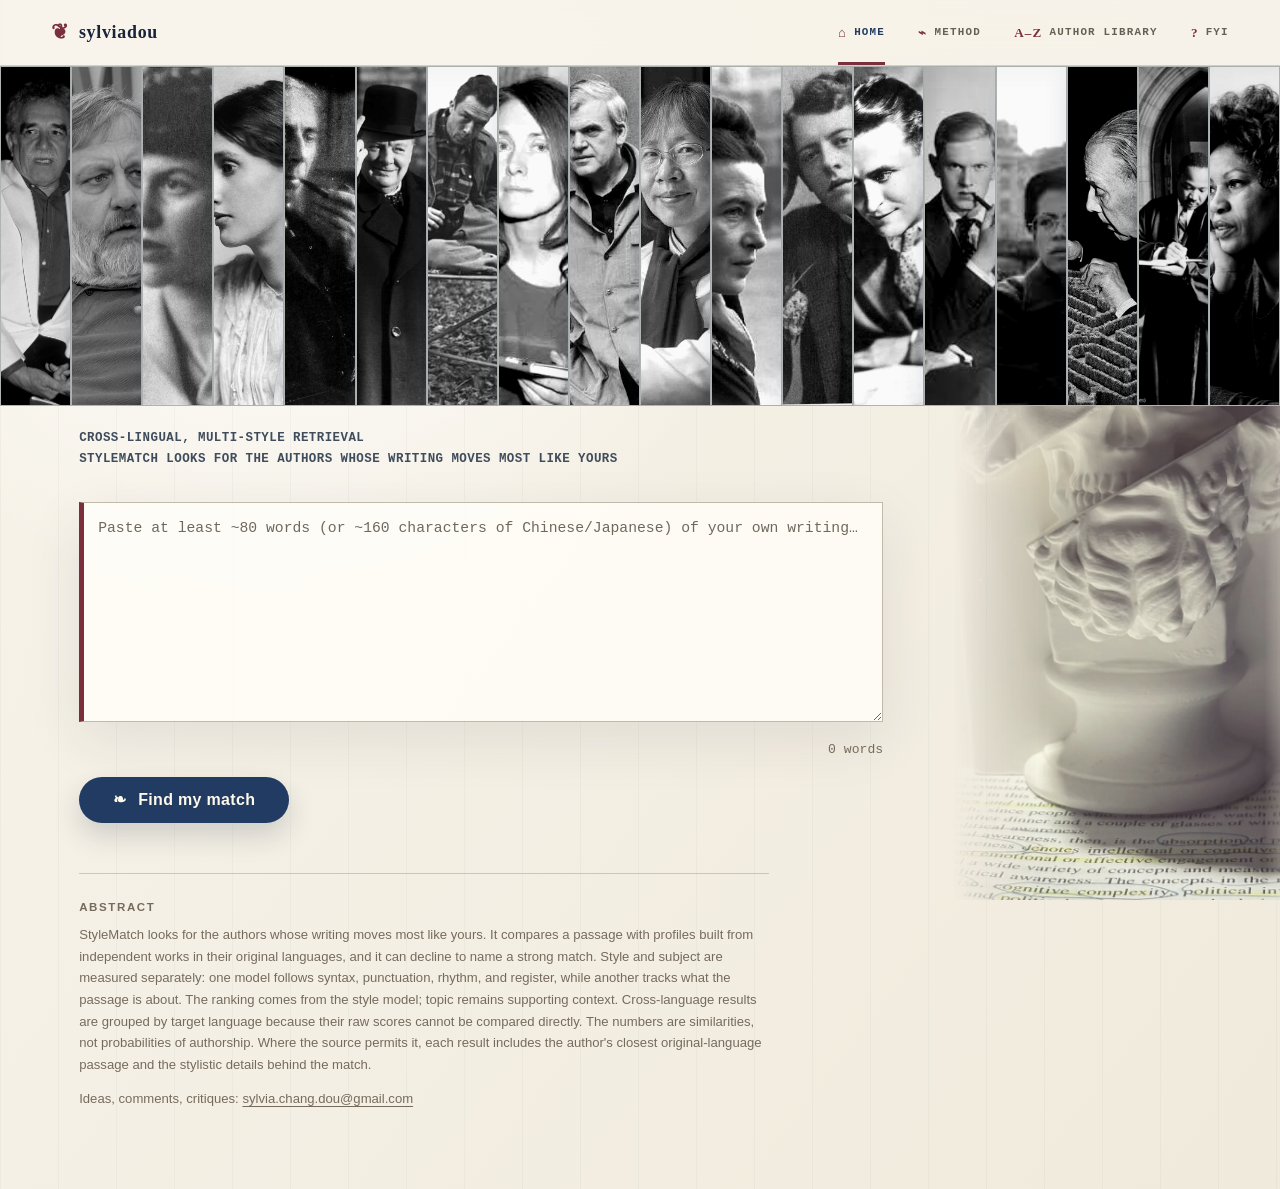
==== commit 1e4379c9: "Update homepage portrait gallery" ====
--- a/web/static/index.html
+++ b/web/static/index.html
@@ -186,7 +186,7 @@
   }
 </style>
 <link rel="stylesheet" href="method-flow.css">
-<link rel="stylesheet" href="site-shell.css?v=20260723-4">
+<link rel="stylesheet" href="site-shell.css?v=20260904-2">
 </head>
 <body class="page-home stylematch-atmosphere">
 <header class="site-header">
@@ -239,8 +239,11 @@
     <figure class="voice-sticker" title="F. Scott Fitzgerald"><img src="portraits/f-scott-fitzgerald.jpeg" alt="F. Scott Fitzgerald" loading="eager"></figure>
     <figure class="voice-sticker" title="Evelyn Waugh"><img src="portraits/evelyn-waugh.jpeg" alt="Evelyn Waugh" loading="eager"></figure>
     <figure class="voice-sticker" title="Qiu Miaojin"><img src="portraits/qiu-miaojin.jpeg" alt="Qiu Miaojin" loading="eager"></figure>
+    <figure class="voice-sticker" title="Jorge Luis Borges"><img src="portraits/jorge-luis-borges.jpeg" alt="Jorge Luis Borges" loading="eager"></figure>
+    <figure class="voice-sticker" title="Martin Luther King Jr."><img src="portraits/martin-luther-king-jr.jpg" alt="Martin Luther King Jr." loading="eager"></figure>
+    <figure class="voice-sticker" title="Toni Morrison"><img src="portraits/toni-morrison.jpeg" alt="Toni Morrison" loading="eager"></figure>
   </div>
-  <p class="capability-line">Cross-lingual, multi-style retrieval<br><span class="capability-detail">fine-tuned from the frontier of academic authorship research</span></p>
+  <p class="capability-line">Cross-lingual, multi-style retrieval<br><span class="capability-detail">StyleMatch looks for the authors whose writing moves most like yours</span></p>
 
   <textarea id="text" placeholder="Paste at least ~80 words (or ~160 characters of Chinese/Japanese) of your own writing…"></textarea>
 
@@ -375,6 +378,9 @@
   "Simone de Beauvoir": ["“Je suis seule, mais je suis libre.”", "L’Invitée · 1943"],
   "Oscar Wilde": ["“The only way to get rid of temptation is to yield to it.”", "The Picture of Dorian Gray · 1890"],
   "Qiu Miaojin": ["“爱人是地狱，被爱也是地狱，但又不能不往地狱里去。”", "《鳄鱼手记》· 1994"],
+  "Jorge Luis Borges": ["“Ese disperso amor es nuestro desanimado secreto.”", "Barrio Norte · Cuaderno San Martín · 1929"],
+  "Martin Luther King Jr.": ["“We cannot walk alone.”", "I Have a Dream · 1963"],
+  "Toni Morrison": ["“Narrative is radical, creating us at the very moment it is being created.”", "Nobel Lecture · 1993"],
 };
 
 let voiceTypingTimer = null;
--- a/web/static/site-shell.css
+++ b/web/static/site-shell.css
@@ -120,7 +120,7 @@
   width: auto;
   max-width: 860px;
   margin: 0 auto 0 max(4vw, calc((100vw - 1230px) / 2));
-  padding: clamp(50px, 8vh, 96px) 28px 80px;
+  padding: 0 28px 80px;
 }
 
 .input-panel { position: relative; min-height: 560px; }
@@ -140,14 +140,14 @@
   --home-content-offset: calc(max(4vw, calc((100vw - 1230px) / 2)) + 28px);
   display: grid;
   position: relative;
-  grid-template-columns: repeat(15, minmax(0, 1fr));
+  grid-template-columns: repeat(18, minmax(0, 1fr));
   align-items: stretch;
   gap: 0;
-  width: min(calc(1114px + var(--home-content-offset)), 100vw);
+  width: 100vw;
   max-width: none;
   height: clamp(260px, 31vw, 340px);
-  margin: -10px 0 8px calc(-1 * var(--home-content-offset));
-  padding: 8px 0;
+  margin: 0 0 8px calc(-1 * var(--home-content-offset));
+  padding: 0;
   overflow: hidden;
 }
 
@@ -177,12 +177,6 @@
   filter: contrast(1.04);
   transform: translateY(-4px) scale(1.025);
 }
-
-.voice-sticker:nth-child(2),
-.voice-sticker:nth-child(5),
-.voice-sticker:nth-child(8) { transform: translateY(8px); }
-.voice-sticker:nth-child(3),
-.voice-sticker:nth-child(7) { transform: translateY(-5px); }
 
 .voice-sticker:nth-child(1) img { object-position: 50% 24%; }
 .voice-sticker:nth-child(2) img { object-position: 50% 28%; }
@@ -198,6 +192,9 @@
 .voice-sticker:nth-child(13) img { object-position: 50% 20%; }
 .voice-sticker:nth-child(14) img { object-position: 50% 23%; }
 .voice-sticker:nth-child(15) img { object-position: 50% 28%; }
+.voice-sticker:nth-child(16) img { object-position: 58% 34%; }
+.voice-sticker:nth-child(17) img { object-position: 50% 28%; }
+.voice-sticker:nth-child(18) img { object-position: 48% 24%; }
 
 .voice-line-stage {
   position: fixed;
@@ -543,14 +540,14 @@
   .site-mark { padding-bottom: 10px; }
   .site-nav { gap: 19px; overflow-x: auto; }
   .site-nav a { min-height: 44px; white-space: nowrap; font-size: .61rem; }
-  body.stylematch-atmosphere::after { display: none; }
-  .home-main { padding: 42px 18px 68px; }
+  body.stylematch-atmosphere::after { display: block; }
+  .home-main { padding: 0 18px 68px; }
   .input-panel { min-height: 0; }
   .voice-portraits {
     --home-content-offset: 18px;
-    width: calc(100% + var(--home-content-offset) + 60px);
+    width: 100vw;
     height: 260px;
-    margin-top: -18px;
+    margin-top: 0;
     gap: 0;
   }
   .voice-line-stage { width: max-content; max-width: min(88vw, 560px); padding: 0; }
